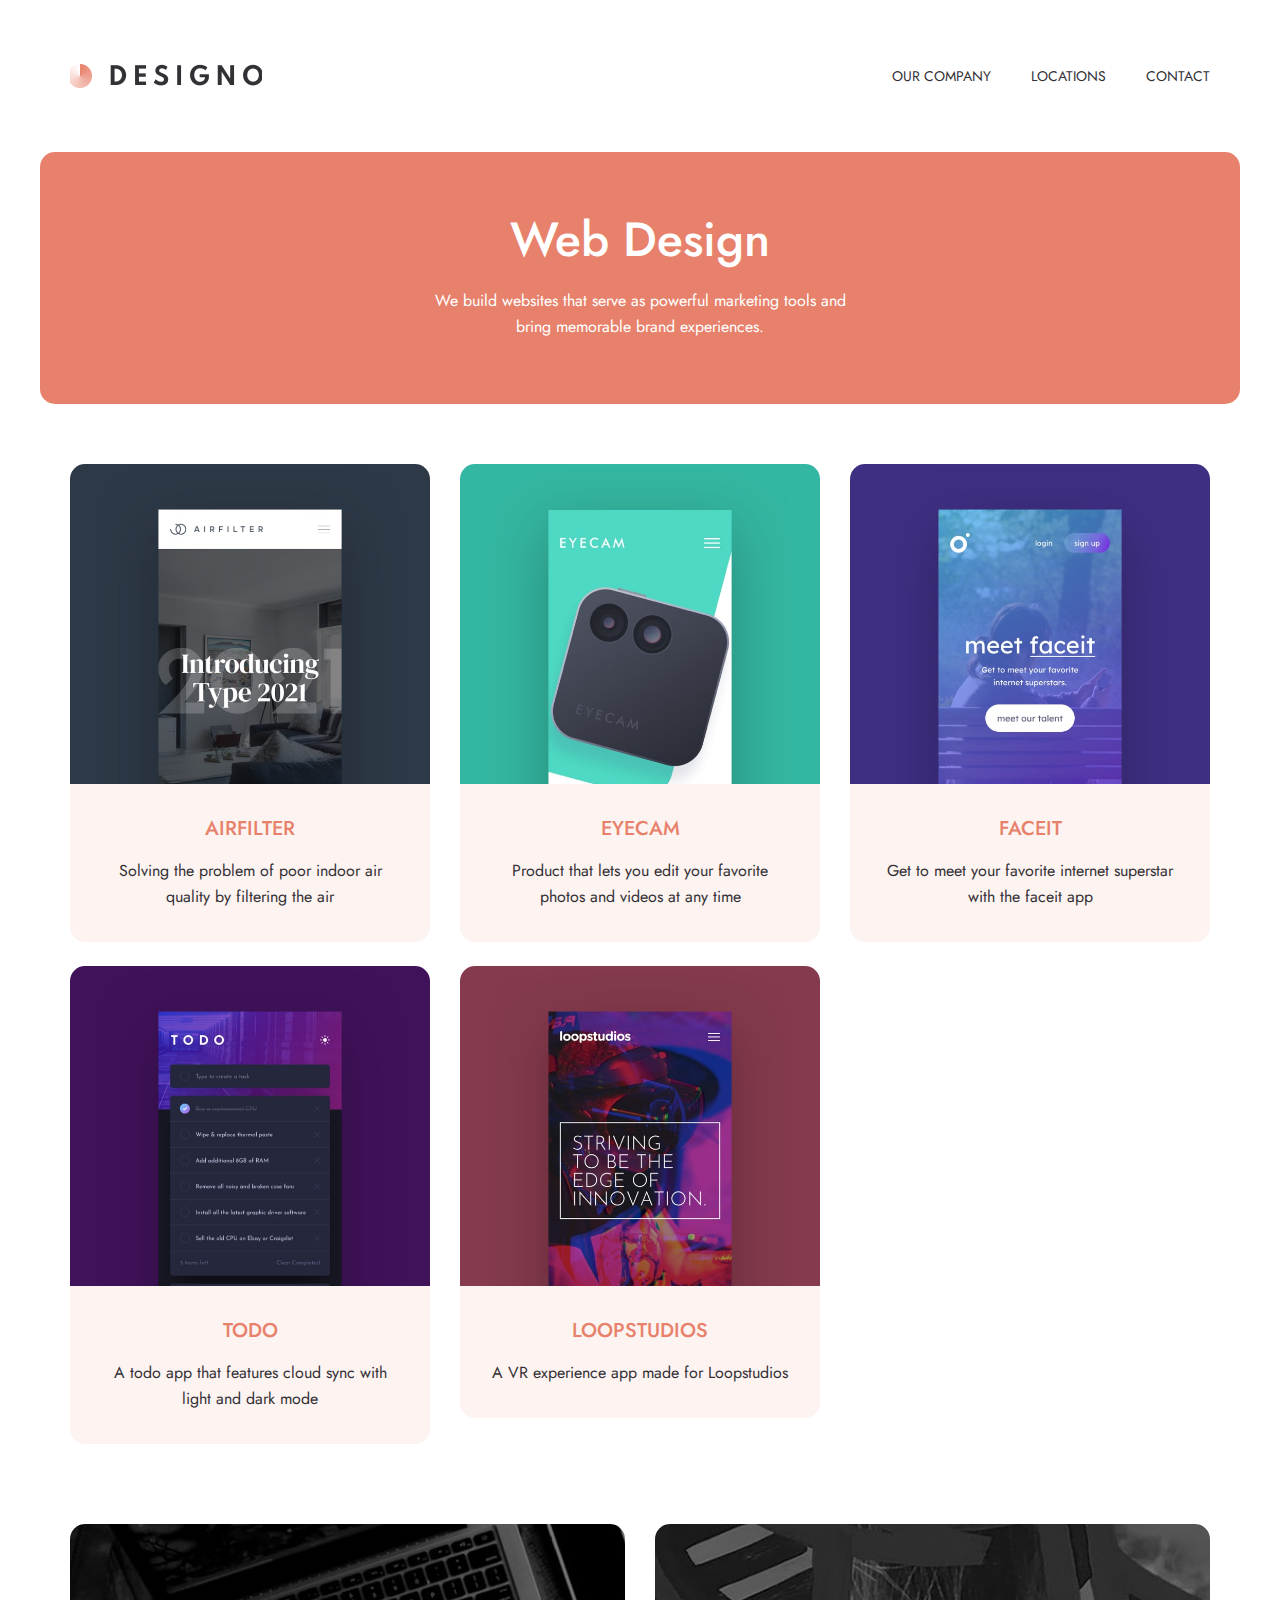
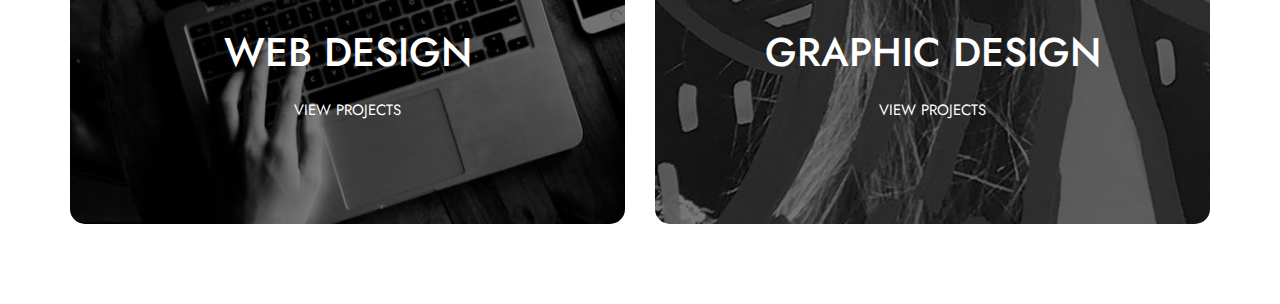
==== scss/pages/appd.html @ 966316ed "Refactor project structure: replace web design page with app design page and update links" ====
<!DOCTYPE html>
<html lang="en">
  <head>
    <meta charset="UTF-8" />
    <meta name="viewport" content="width=device-width, initial-scale=1.0" />
    <title>APP Design</title>
    <link rel="stylesheet" href="../../css/style.min.css" />
  </head>
  <body>
    <!-- Header -->
    <header class="header">
      <div class="header__container container">
        <a href="./index.html">
          <img
            class="header__img"
            src="../../images/logo.png"
            alt="image of site logo"
          />
        </a>
        <nav class="header__nav">
          <ul class="header__list">
            <li class="header__item">
              <a class="header__link" href="">OUR COMPANY</a>
            </li>
            <li class="header__item">
              <a class="header__link" href="">LOCATIONS</a>
            </li>
            <li class="header__item">
              <a class="header__link" href="">CONTACT</a>
            </li>
          </ul>
          <img
            class="header__bar__img"
            src="../../images/burger-bar.svg"
            alt="image of burger bar"
          />
        </nav>
      </div>
    </header>
    <!-- Main -->
    <main class="main">
      <!-- Design  -->
      <section class="appd__container design__container container">
        <h2 class="design__title">Web Design</h2>
        <p class="design__text">
          We build websites that serve as powerful marketing tools and bring
          memorable brand experiences.
        </p>
      </section>
      <!-- Collection -->
      <section class="appd__collection collection container">
        <!--  -->
        <a class="collection__item" href="">
          <img
            class="collection__img"
            src="../../images/app-design/desktop/image-airfilter.jpg"
            alt="image"
          />
          <div class="collection__content">
            <h4 class="collection__title">AIRFILTER</h4>
            <p class="collection__text">
              Solving the problem of poor indoor air quality by filtering the
              air
            </p>
          </div>
        </a>
        <!-- Second one -->
        <a class="collection__item" href="">
          <img
            class="collection__img"
            src="../../images/app-design/desktop/image-eyecam.jpg"
            alt="image"
          />
          <div class="collection__content">
            <h4 class="collection__title">EYECAM</h4>
            <p class="collection__text">
              Product that lets you edit your favorite photos and videos at any
              time
            </p>
          </div>
        </a>
        <!-- Third one -->
        <a class="collection__item" href="">
          <img
            class="collection__img"
            src="../../images/app-design/desktop/image-faceit.jpg"
            alt="image"
          />
          <div class="collection__content">
            <h4 class="collection__title">FACEIT</h4>
            <p class="collection__text">
              Get to meet your favorite internet superstar with the faceit app
            </p>
          </div>
        </a>
        <!-- Fourth -->
        <a class="collection__item" href="">
          <img
            class="collection__img"
            src="../../images/app-design/desktop/image-todo.jpg"
            alt="image"
          />
          <div class="collection__content">
            <h4 class="collection__title">TODO</h4>
            <p class="collection__text">
              A todo app that features cloud sync with light and dark mode
            </p>
          </div>
        </a>
        <!-- Fiveth -->
        <a class="collection__item" href="">
          <img
            class="collection__img"
            src="../../images/app-design/desktop/image-loopstudios.jpg"
            alt="image"
          />
          <div class="collection__content">
            <h4 class="collection__title">LOOPSTUDIOS</h4>
            <p class="collection__text">
              A VR experience app made for Loopstudios
            </p>
          </div>
        </a>
      </section>
      <!-- Grid design -->
      <section class="project__view container">
        <a href="./webd.html" class="project__view__item web__design__item">
          <h2 class="project__view__title">WEB DESIGN</h2>
          <p class="project__view__text">VIEW PROJECTS</p>
        </a>
        <a href="" class="project__view__item">
          <h2 class="project__view__title">GRAPHIC DESIGN</h2>
          <p class="project__view__text">VIEW PROJECTS</p>
        </a>
      </section>
    </main>
  </body>
</html>
---- css/style.min.css ----
html{line-height:1.15;-webkit-text-size-adjust:100%}body{margin:0}main{display:block}h1{font-size:2em;margin:.67em 0}hr{-webkit-box-sizing:content-box;box-sizing:content-box;height:0;overflow:visible}pre{font-family:monospace,monospace;font-size:1em}a{background-color:rgba(0,0,0,0)}abbr[title]{border-bottom:none;text-decoration:underline;-webkit-text-decoration:underline dotted;text-decoration:underline dotted}b,strong{font-weight:bolder}code,kbd,samp{font-family:monospace,monospace;font-size:1em}small{font-size:80%}sub,sup{font-size:75%;line-height:0;position:relative;vertical-align:baseline}sub{bottom:-0.25em}sup{top:-0.5em}img{border-style:none}button,input,optgroup,select,textarea{font-family:inherit;font-size:100%;line-height:1.15;margin:0}button,input{overflow:visible}button,select{text-transform:none}button,[type=button],[type=reset],[type=submit]{-webkit-appearance:button}button::-moz-focus-inner,[type=button]::-moz-focus-inner,[type=reset]::-moz-focus-inner,[type=submit]::-moz-focus-inner{border-style:none;padding:0}button:-moz-focusring,[type=button]:-moz-focusring,[type=reset]:-moz-focusring,[type=submit]:-moz-focusring{outline:1px dotted ButtonText}fieldset{padding:.35em .75em .625em}legend{-webkit-box-sizing:border-box;box-sizing:border-box;color:inherit;display:table;max-width:100%;padding:0;white-space:normal}progress{vertical-align:baseline}textarea{overflow:auto}[type=checkbox],[type=radio]{-webkit-box-sizing:border-box;box-sizing:border-box;padding:0}[type=number]::-webkit-inner-spin-button,[type=number]::-webkit-outer-spin-button{height:auto}[type=search]{-webkit-appearance:textfield;outline-offset:-2px}[type=search]::-webkit-search-decoration{-webkit-appearance:none}::-webkit-file-upload-button{-webkit-appearance:button;font:inherit}details{display:block}summary{display:list-item}template{display:none}[hidden]{display:none}*{margin:0;padding:0;-webkit-box-sizing:border-box;box-sizing:border-box}*::after,*::before{margin:0;padding:0;-webkit-box-sizing:border-box;box-sizing:border-box}*:focus{outline:2px dotted red;outline-offset:4px}html{height:100%;font-size:62.5%;scroll-behavior:smooth}ul,ol{list-style:none}a{display:inline-block;text-decoration:none}img{-o-object-fit:cover;object-fit:cover;display:-webkit-box;display:-ms-flexbox;display:flex}body{display:-webkit-box;display:-ms-flexbox;display:flex;-webkit-box-orient:vertical;-webkit-box-direction:normal;-ms-flex-direction:column;flex-direction:column;height:100%;font-family:"Jost";font-weight:400;font-size:1.6rem;line-height:1.625}main{-webkit-box-flex:1;-ms-flex-positive:1;flex-grow:1}.container{width:100%;max-width:1200px;margin-left:auto;margin-right:auto;padding-left:30px;padding-right:30px}.dark-btn{display:inline-block;padding:1.8rem 2.5rem 1.6rem 2.4rem;background-color:#e7816b;color:#fff;text-transform:uppercase;border-radius:.8rem;font-weight:500;font-size:1.5rem;line-height:1.4;letter-spacing:1px}.dark-btn:hover{background:#ffad9b}.light-btn{display:inline-block;padding:1.8rem 2.5rem 1.6rem 2.4rem;background-color:#fff;color:#333136;text-transform:uppercase;border-radius:.8rem}.light-btn:hover{background:#ffad9b;color:#fff}@font-face{font-display:swap;font-family:"Jost";font-style:normal;font-weight:400;src:url("../fonts/jost-v18-latin-regular.woff2") format("woff2")}@font-face{font-display:swap;font-family:"Jost";font-style:italic;font-weight:400;src:url("../fonts/jost-v18-latin-italic.woff2") format("woff2")}@font-face{font-display:swap;font-family:"Jost";font-style:normal;font-weight:500;src:url("../fonts/jost-v18-latin-500.woff2") format("woff2")}@font-face{font-display:swap;font-family:"Jost";font-style:normal;font-weight:700;src:url("../fonts/jost-v18-latin-700.woff2") format("woff2")}@font-face{font-display:swap;font-family:"League Spartan";font-style:normal;font-weight:700;src:url("../fonts/league-spartan-v11-latin-700.woff2") format("woff2")}@font-face{font-display:swap;font-family:"Manrope";font-style:normal;font-weight:400;src:url("../fonts/manrope-v15-latin-regular.woff2") format("woff2")}@font-face{font-display:swap;font-family:"Manrope";font-style:normal;font-weight:600;src:url("../fonts/manrope-v15-latin-600.woff2") format("woff2")}.header{padding-top:6.4rem;padding-bottom:6.4rem}.header__container{display:-webkit-box;display:-ms-flexbox;display:flex;-webkit-box-align:center;-ms-flex-align:center;align-items:center;-webkit-box-pack:justify;-ms-flex-pack:justify;justify-content:space-between}.header__img{width:19.2rem;height:2.4rem}.header__nav{display:-webkit-box;display:-ms-flexbox;display:flex}.header__list{display:-webkit-box;display:-ms-flexbox;display:flex;-webkit-box-align:center;-ms-flex-align:center;align-items:center;gap:4rem}.header__item{font-weight:400;font-size:1.4rem;line-height:1}.header__link{color:#333136;text-transform:uppercase}.header__link:hover{color:#e7816b}.header__link:active{text-decoration:underline}.header__bar__img{display:none}@media screen and (max-width: 585px){.header__list{gap:1.5rem}}@media screen and (max-width: 530px){.header__bar__img{display:-webkit-box;display:-ms-flexbox;display:flex}.header__list{display:none}}.footer__about__container{display:-webkit-box;display:-ms-flexbox;display:flex;-webkit-box-align:center;-ms-flex-align:center;align-items:center;-ms-flex-pack:distribute;justify-content:space-around;padding-top:7rem;padding-bottom:7rem;background-image:url(../../images/home/desktop/footer-about-bg.png);background-color:#e7816b;background-repeat:no-repeat;background-position:right;margin-bottom:-7rem;position:relative;border-radius:1.5rem}.footer__about__content{display:-webkit-box;display:-ms-flexbox;display:flex;-webkit-box-orient:vertical;-webkit-box-direction:normal;-ms-flex-direction:column;flex-direction:column;color:#fff}.footer__about__title{max-width:26.8rem;width:100%;font-weight:500;font-size:4rem;line-height:1.2;margin-bottom:1rem}.footer__about__text{max-width:45rem;width:100%;font-weight:400;font-size:1.6rem;line-height:1.625}@media screen and (max-width: 750px){.footer__about__container{display:-webkit-box;display:-ms-flexbox;display:flex;-ms-flex-wrap:wrap;flex-wrap:wrap;gap:3rem;padding-top:5.2rem;padding-bottom:5.2rem;background-size:cover}.footer__about__content{-webkit-box-align:center;-ms-flex-align:center;align-items:center;-webkit-box-pack:center;-ms-flex-pack:center;justify-content:center;text-align:center}}@media screen and (max-width: 400px){.footer__about__title{font-size:3.2rem;line-height:1.125}.footer__about__text{font-size:1.5rem;line-height:1.4}}.footer{background-color:#1d1c1e;color:#333136}.footer__container{padding-top:14.4rem;padding-bottom:7rem;display:-webkit-box;display:-ms-flexbox;display:flex;-webkit-box-orient:vertical;-webkit-box-direction:normal;-ms-flex-direction:column;flex-direction:column}.footer__logo__container{display:-webkit-box;display:-ms-flexbox;display:flex;-webkit-box-align:center;-ms-flex-align:center;align-items:center;-webkit-box-pack:justify;-ms-flex-pack:justify;justify-content:space-between;margin-bottom:4rem}.footer__list{display:-webkit-box;display:-ms-flexbox;display:flex;-webkit-box-align:center;-ms-flex-align:center;align-items:center;gap:4rem}.footer__link{color:#fff}.footer__link:hover{text-transform:uppercase;color:#e7816b}.footer__link:active{text-decoration:underline}.footer__hr{max-width:1111px;width:100%;height:1px;background-color:#fff;margin-bottom:3rem}.hidden__hr{display:none}.footer__social__info{display:-webkit-box;display:-ms-flexbox;display:flex;-webkit-box-align:center;-ms-flex-align:center;align-items:center;-webkit-box-pack:justify;-ms-flex-pack:justify;justify-content:space-between}.footer__social__link{font-weight:400;font-size:1.6rem;line-height:1.625;color:#fff;opacity:50%}.bold__link{font-weight:700}.footer__social__icon__list{display:-webkit-box;display:-ms-flexbox;display:flex;gap:1.6rem}.footer__social__icon__link:hover svg path{fill:#ffad9b}@media screen and (max-width: 750px){.footer__list{-ms-flex-wrap:wrap;flex-wrap:wrap;-webkit-box-align:center;-ms-flex-align:center;align-items:center;gap:4rem}.footer__social__info{display:-webkit-box;display:-ms-flexbox;display:flex;-webkit-box-pack:center;-ms-flex-pack:center;justify-content:center;-ms-flex-wrap:wrap;flex-wrap:wrap;gap:4rem}}@media screen and (max-width: 650px){.footer__logo__container{display:-webkit-box;display:-ms-flexbox;display:flex;-webkit-box-orient:vertical;-webkit-box-direction:normal;-ms-flex-direction:column;flex-direction:column;-webkit-box-align:center;-ms-flex-align:center;align-items:center;-webkit-box-pack:center;-ms-flex-pack:center;justify-content:center;margin-bottom:4rem}.footer__logo__img{margin-bottom:3.2rem}.footer__list{display:-webkit-box;display:-ms-flexbox;display:flex;-webkit-box-orient:vertical;-webkit-box-direction:normal;-ms-flex-direction:column;flex-direction:column;-webkit-box-align:center;-ms-flex-align:center;align-items:center;gap:3.2rem}.footer__social__list{text-align:center}.footer__hr{display:none}.hidden__hr{display:-webkit-box;display:-ms-flexbox;display:flex;max-width:700;width:100%;height:1px;background-color:#fff}}.webd__container{background-image:url(../../images/web-design/desktop/bg-pattern-intro-web.svg);background-repeat:no-repeat;background-position:center right}.design__container{display:-webkit-box;display:-ms-flexbox;display:flex;-webkit-box-orient:vertical;-webkit-box-direction:normal;-ms-flex-direction:column;flex-direction:column;-webkit-box-align:center;-ms-flex-align:center;align-items:center;-webkit-box-pack:center;-ms-flex-pack:center;justify-content:center;padding-top:6.4rem;padding-bottom:6.4rem;background-color:#e7816b;color:#fff;border-radius:1.5rem}.design__title{font-weight:500;font-size:4.8rem;line-height:1;text-align:center;margin-bottom:2.4rem}.design__text{width:45rem;text-align:center;font-weight:400;font-size:1.6rem;line-height:1.625}@media screen and (max-width: 475px){.webd__container{background-image:url(../../images/oval.png);background-repeat:no-repeat;background-position:center right;-o-object-fit:cover;object-fit:cover}.design__container{padding-top:10.5rem;padding-bottom:10.5rem}.design__title{font-size:3.2rem;line-height:1.125;margin-bottom:2rem}.design__text{width:33rem;font-size:1.5rem;line-height:1.4;text-align:center}}.project__view{display:grid;grid-template-columns:repeat(auto-fit, minmax(54rem, 1fr));gap:3rem;margin-bottom:8rem}.project__view__item{height:30rem;display:-webkit-box;display:-ms-flexbox;display:flex;-webkit-box-orient:vertical;-webkit-box-direction:normal;-ms-flex-direction:column;flex-direction:column;-webkit-box-align:center;-ms-flex-align:center;align-items:center;-webkit-box-pack:center;-ms-flex-pack:center;justify-content:center;border-radius:1.5rem}.project__view__item:nth-child(1){background-image:-webkit-gradient(linear, left top, left bottom, from(rgba(0, 0, 0, 0.5)), to(rgba(0, 0, 0, 0.5))),url(../../images/home/desktop/image-app-design.jpg);background-image:linear-gradient(rgba(0, 0, 0, 0.5), rgba(0, 0, 0, 0.5)),url(../../images/home/desktop/image-app-design.jpg);background-repeat:no-repeat;background-size:cover;background-position:center}.project__view__item:nth-child(1):hover{background-image:-webkit-gradient(linear, left top, left bottom, from(rgba(0, 0, 0, 0.4)), to(rgba(0, 0, 0, 0.4))),url(../../images/home/desktop/image-app-design.jpg);background-image:linear-gradient(rgba(0, 0, 0, 0.4), rgba(0, 0, 0, 0.4)),url(../../images/home/desktop/image-app-design.jpg)}.project__view__item:nth-child(1):active{background-image:-webkit-gradient(linear, left top, left bottom, from(rgba(231, 129, 107, 0.5)), to(rgba(231, 129, 107, 0.5))),url(../../images/home/desktop/image-app-design.jpg);background-image:linear-gradient(rgba(231, 129, 107, 0.5), rgba(231, 129, 107, 0.5)),url(../../images/home/desktop/image-app-design.jpg)}.project__view__item:nth-child(2){background-image:-webkit-gradient(linear, left top, left bottom, from(rgba(0, 0, 0, 0.5)), to(rgba(0, 0, 0, 0.5))),url(../../images/home/desktop/image-graphic-design.jpg);background-image:linear-gradient(rgba(0, 0, 0, 0.5), rgba(0, 0, 0, 0.5)),url(../../images/home/desktop/image-graphic-design.jpg);background-repeat:no-repeat;background-size:cover;background-position:center}.project__view__item:nth-child(2):hover{background-image:-webkit-gradient(linear, left top, left bottom, from(rgba(0, 0, 0, 0.4)), to(rgba(0, 0, 0, 0.4))),url(../../images/home/desktop/image-graphic-design.jpg);background-image:linear-gradient(rgba(0, 0, 0, 0.4), rgba(0, 0, 0, 0.4)),url(../../images/home/desktop/image-graphic-design.jpg)}.project__view__item:nth-child(2):active{background-image:-webkit-gradient(linear, left top, left bottom, from(rgba(231, 129, 107, 0.5)), to(rgba(231, 129, 107, 0.5))),url(../../images/home/desktop/image-graphic-design.jpg);background-image:linear-gradient(rgba(231, 129, 107, 0.5), rgba(231, 129, 107, 0.5)),url(../../images/home/desktop/image-graphic-design.jpg)}.project__view__title{font-weight:500;font-size:4rem;line-height:1.2;margin-bottom:2.4rem;color:#fff;text-transform:uppercase}.project__view__text{font-weight:400;font-size:1.5rem;line-height:1.4;color:#fff;text-transform:uppercase}@media screen and (max-width: 590px){.project__view{display:grid;grid-template-columns:1fr;gap:3rem;margin-bottom:8rem}}@media screen and (max-width: 420px){.project__view__title{font-size:2.8rem;line-height:1.2;margin-bottom:2.4rem}.project__view__text{font-size:1.5rem;line-height:1.4}}.collection{display:grid;grid-template-columns:repeat(auto-fit, minmax(350px, 1fr));-webkit-column-gap:3rem;-moz-column-gap:3rem;column-gap:3rem;row-gap:2.4rem;padding-top:6rem;padding-bottom:8rem}.collection__img{width:100%;height:32rem;border-radius:1.5rem 1.5rem 0 0}.collection__content{padding:3.2rem;display:-webkit-box;display:-ms-flexbox;display:flex;-webkit-box-orient:vertical;-webkit-box-direction:normal;-ms-flex-direction:column;flex-direction:column;-webkit-box-align:center;-ms-flex-align:center;align-items:center;-webkit-box-pack:center;-ms-flex-pack:center;justify-content:center;text-align:center;border-radius:0 0 1.5rem 1.5rem;background-color:#fdf3f0;color:#333136}.collection__content:hover{background-color:#e7816b}.collection__content:hover .collection__title{color:#fff}.collection__content:hover .collection__text{color:#fff}.collection__title{font-weight:500;font-size:2rem;line-height:1.3;margin-bottom:1.6rem;color:#e7816b}.collection__text{font-weight:400;font-size:1.6rem;line-height:1.625;color:#333136}@media screen and (max-width: 800px){.collection__item{display:-webkit-box;display:-ms-flexbox;display:flex}.collection__item .collection__img{border-radius:1.5rem 0 0 1.5rem}}@media screen and (max-width: 590px){.collection__img{width:100%;max-width:calc(339px - 18%)}}@media screen and (max-width: 470px){.collection{display:-webkit-box;display:-ms-flexbox;display:flex;-webkit-box-orient:vertical;-webkit-box-direction:normal;-ms-flex-direction:column;flex-direction:column;-webkit-box-align:center;-ms-flex-align:center;align-items:center;-webkit-box-pack:center;-ms-flex-pack:center;justify-content:center}.collection__item{display:-webkit-box;display:-ms-flexbox;display:flex;-webkit-box-orient:vertical;-webkit-box-direction:normal;-ms-flex-direction:column;flex-direction:column}.collection__item .collection__img{max-width:32rem;width:100%;border-radius:1.5rem 1.5rem 0 0}.collection__item .collection__content{max-width:32rem;width:100%}}@media screen and (max-width: 390px){.collection__content{padding:2.8rem;background-color:#fdf3f0;color:#333136}}.web__design__item:nth-child(1){background-image:-webkit-gradient(linear, left top, left bottom, from(rgba(0, 0, 0, 0.5)), to(rgba(0, 0, 0, 0.5))),url(../../images/home/desktop/image-web-design-small.jpg);background-image:linear-gradient(rgba(0, 0, 0, 0.5), rgba(0, 0, 0, 0.5)),url(../../images/home/desktop/image-web-design-small.jpg);background-repeat:no-repeat;background-position:center}.web__design__item:nth-child(1):hover{background-image:-webkit-gradient(linear, left top, left bottom, from(rgba(0, 0, 0, 0.4)), to(rgba(0, 0, 0, 0.4))),url(../../images/home/desktop/image-web-design-small.jpg);background-image:linear-gradient(rgba(0, 0, 0, 0.4), rgba(0, 0, 0, 0.4)),url(../../images/home/desktop/image-web-design-small.jpg)}.web__design__item:nth-child(1):active{background-image:-webkit-gradient(linear, left top, left bottom, from(rgba(231, 129, 107, 0.5)), to(rgba(231, 129, 107, 0.5))),url(../../images/home/desktop/image-web-design-small.jpg);background-image:linear-gradient(rgba(231, 129, 107, 0.5), rgba(231, 129, 107, 0.5)),url(../../images/home/desktop/image-web-design-small.jpg)}.hero{margin-bottom:8rem}.hero__container{display:-webkit-box;display:-ms-flexbox;display:flex;-webkit-box-align:center;-ms-flex-align:center;align-items:center;-webkit-box-pack:justify;-ms-flex-pack:justify;justify-content:space-between;padding-top:8;padding-left:8rem;border-radius:1.5rem;background-image:url(../images/home/desktop/bg-pattern-hero-home.svg);background-color:#e7816b;background-repeat:no-repeat;background-position:center right;overflow:hidden}.hero__content{color:#fff}.hero__title{max-width:54rem;width:100%;font-weight:500;font-size:4.8rem;line-height:1}.hero__text{width:44.5rem;font-weight:400;font-size:1.6rem;line-height:1.625;margin-bottom:4rem}.hero__img{width:500px;-o-object-fit:cover;object-fit:cover;margin-bottom:-16rem}@media screen and (max-width: 910px){.hero__container{-webkit-box-orient:vertical;-webkit-box-direction:normal;-ms-flex-direction:column;flex-direction:column;padding-top:5rem;padding-left:5rem;padding-right:5rem;border-radius:1.5rem;background-position:center right -8rem}.hero__content{display:-webkit-box;display:-ms-flexbox;display:flex;-webkit-box-orient:vertical;-webkit-box-direction:normal;-ms-flex-direction:column;flex-direction:column;-webkit-box-align:center;-ms-flex-align:center;align-items:center;margin-bottom:-6rem}.hero__title{text-align:center}.hero__text{text-align:center;margin-bottom:2rem}.hero__img{margin-bottom:-30rem}}@media screen and (max-width: 490px){.hero__container{-webkit-box-orient:vertical;-webkit-box-direction:normal;-ms-flex-direction:column;flex-direction:column;padding-left:5rem;padding-right:5rem;border-radius:1.5rem;background-position:left center}.hero__title{width:32.7rem;font-size:3.2rem;line-height:1.125;margin-bottom:1.4rem}.hero__text{max-width:32.7rem;width:100%;font-size:1.5rem;line-height:1.4;margin-bottom:2.4rem}}.projects{padding-top:8rem}.projects__container{height:64rem;display:grid;grid-template-columns:repeat(2, 1fr);grid-template-rows:repeat(2, 1fr);grid-template-areas:"webd appd" "webd graphicd";-webkit-column-gap:3rem;-moz-column-gap:3rem;column-gap:3rem;row-gap:2.4rem;padding-bottom:8rem}.projects__item{display:-webkit-box;display:-ms-flexbox;display:flex;-webkit-box-orient:vertical;-webkit-box-direction:normal;-ms-flex-direction:column;flex-direction:column;-webkit-box-align:center;-ms-flex-align:center;align-items:center;-webkit-box-pack:center;-ms-flex-pack:center;justify-content:center;border-radius:1.5rem}.projects__item:nth-child(1){grid-area:webd;background-image:-webkit-gradient(linear, left top, left bottom, from(rgba(0, 0, 0, 0.5)), to(rgba(0, 0, 0, 0.5))),url(../images/home/desktop/image-web-design-large.jpg);background-image:linear-gradient(rgba(0, 0, 0, 0.5), rgba(0, 0, 0, 0.5)),url(../images/home/desktop/image-web-design-large.jpg);background-repeat:no-repeat;background-size:cover}.projects__item:nth-child(1):hover{background-image:-webkit-gradient(linear, left top, left bottom, from(rgba(0, 0, 0, 0.4)), to(rgba(0, 0, 0, 0.4))),url(../images/home/desktop/image-web-design-large.jpg);background-image:linear-gradient(rgba(0, 0, 0, 0.4), rgba(0, 0, 0, 0.4)),url(../images/home/desktop/image-web-design-large.jpg)}.projects__item:nth-child(1):active{background-image:-webkit-gradient(linear, left top, left bottom, from(rgba(231, 129, 107, 0.5)), to(rgba(231, 129, 107, 0.5))),url(../images/home/desktop/image-web-design-large.jpg);background-image:linear-gradient(rgba(231, 129, 107, 0.5), rgba(231, 129, 107, 0.5)),url(../images/home/desktop/image-web-design-large.jpg)}.projects__item:nth-child(2){grid-area:appd;background-image:-webkit-gradient(linear, left top, left bottom, from(rgba(0, 0, 0, 0.5)), to(rgba(0, 0, 0, 0.5))),url(../images/home/desktop/image-app-design.jpg);background-image:linear-gradient(rgba(0, 0, 0, 0.5), rgba(0, 0, 0, 0.5)),url(../images/home/desktop/image-app-design.jpg);background-repeat:no-repeat;background-size:cover}.projects__item:nth-child(2):hover{background-image:-webkit-gradient(linear, left top, left bottom, from(rgba(0, 0, 0, 0.4)), to(rgba(0, 0, 0, 0.4))),url(../images/home/desktop/image-app-design.jpg);background-image:linear-gradient(rgba(0, 0, 0, 0.4), rgba(0, 0, 0, 0.4)),url(../images/home/desktop/image-app-design.jpg)}.projects__item:nth-child(2):active{background-image:-webkit-gradient(linear, left top, left bottom, from(rgba(231, 129, 107, 0.5)), to(rgba(231, 129, 107, 0.5))),url(../images/home/desktop/image-app-design.jpg);background-image:linear-gradient(rgba(231, 129, 107, 0.5), rgba(231, 129, 107, 0.5)),url(../images/home/desktop/image-app-design.jpg)}.projects__item:nth-child(3){grid-area:graphicd;background-image:-webkit-gradient(linear, left top, left bottom, from(rgba(0, 0, 0, 0.5)), to(rgba(0, 0, 0, 0.5))),url(../images/home/desktop/image-graphic-design.jpg);background-image:linear-gradient(rgba(0, 0, 0, 0.5), rgba(0, 0, 0, 0.5)),url(../images/home/desktop/image-graphic-design.jpg);background-repeat:no-repeat;background-size:cover}.projects__item:nth-child(3):hover{background-image:-webkit-gradient(linear, left top, left bottom, from(rgba(0, 0, 0, 0.4)), to(rgba(0, 0, 0, 0.4))),url(../images/home/desktop/image-graphic-design.jpg);background-image:linear-gradient(rgba(0, 0, 0, 0.4), rgba(0, 0, 0, 0.4)),url(../images/home/desktop/image-graphic-design.jpg)}.projects__item:nth-child(3):active{background-image:-webkit-gradient(linear, left top, left bottom, from(rgba(231, 129, 107, 0.5)), to(rgba(231, 129, 107, 0.5))),url(../images/home/desktop/image-graphic-design.jpg);background-image:linear-gradient(rgba(231, 129, 107, 0.5), rgba(231, 129, 107, 0.5)),url(../images/home/desktop/image-graphic-design.jpg)}.projects__title{font-weight:500;font-size:4rem;line-height:1.2;letter-spacing:2px;margin-bottom:2.4rem;color:#fff}.projects__text{font-weight:500;font-size:1.5rem;line-height:1.4;letter-spacing:5px;color:#fff}@media screen and (max-width: 850px){.projects__container{display:grid;grid-template-columns:1fr;grid-template-areas:"webd" "appd" "graphicd";-webkit-column-gap:3rem;-moz-column-gap:3rem;column-gap:3rem;row-gap:2.4rem;margin-bottom:6rem}.projects__item{padding:5.3rem 0}}@media screen and (max-width: 440px){.projects__title{font-size:2.8rem;line-height:1.2;letter-spacing:1.4px;margin-bottom:1.1rem}}.work__info{padding-top:8rem;padding-bottom:8rem}.work__info__container{display:-webkit-box;display:-ms-flexbox;display:flex;-webkit-box-align:center;-ms-flex-align:center;align-items:center;-webkit-box-pack:center;-ms-flex-pack:center;justify-content:center;-ms-flex-wrap:wrap;flex-wrap:wrap;gap:3rem}.work__info__box{width:350px;display:-webkit-box;display:-ms-flexbox;display:flex;-webkit-box-orient:vertical;-webkit-box-direction:normal;-ms-flex-direction:column;flex-direction:column;-webkit-box-align:center;-ms-flex-align:center;align-items:center;-webkit-box-pack:center;-ms-flex-pack:center;justify-content:center}.work__info__img{width:20.2rem;height:20.2rem;border-radius:50%;margin-bottom:4.8rem}.work__info__title{font-weight:500;font-size:2rem;line-height:1.3;margin-bottom:3rem}.work__info__text{font-weight:400;font-size:1.6rem;line-height:1.625;text-align:center}/*# sourceMappingURL=style.min.css.map */
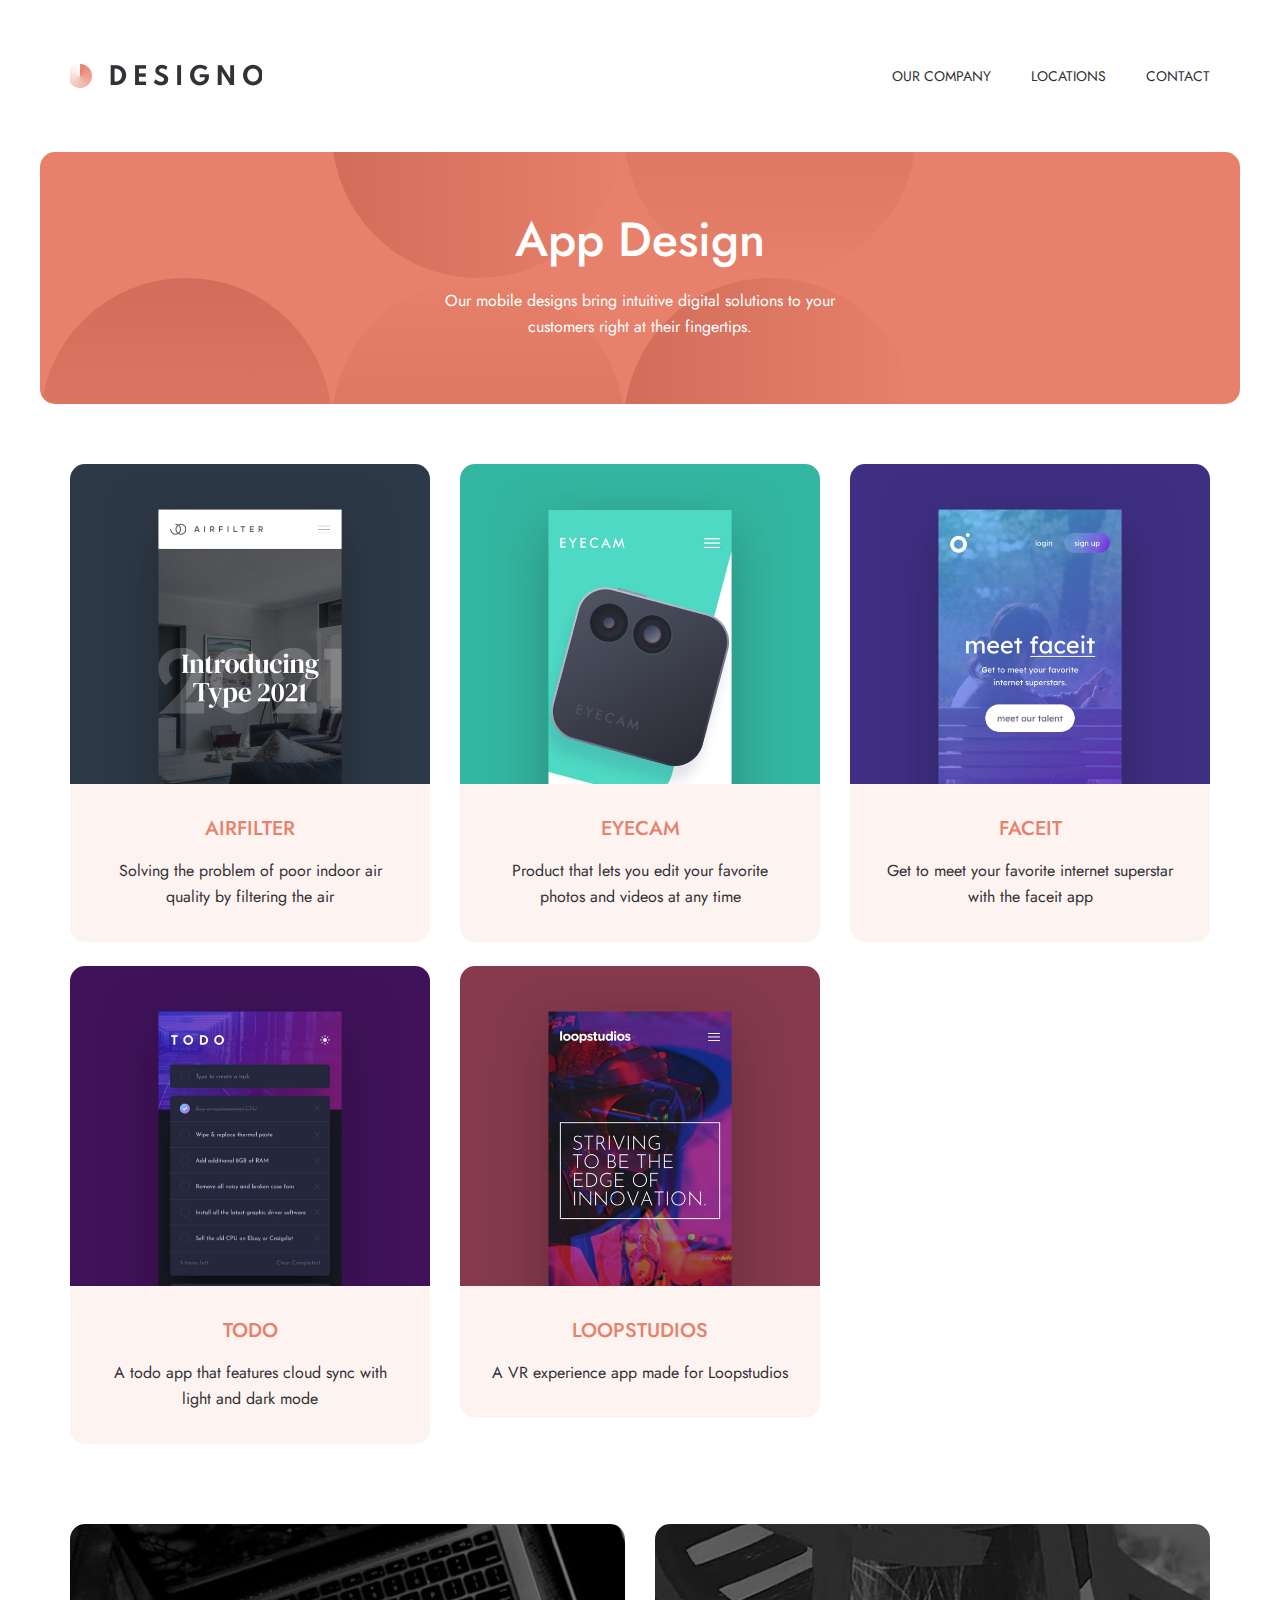
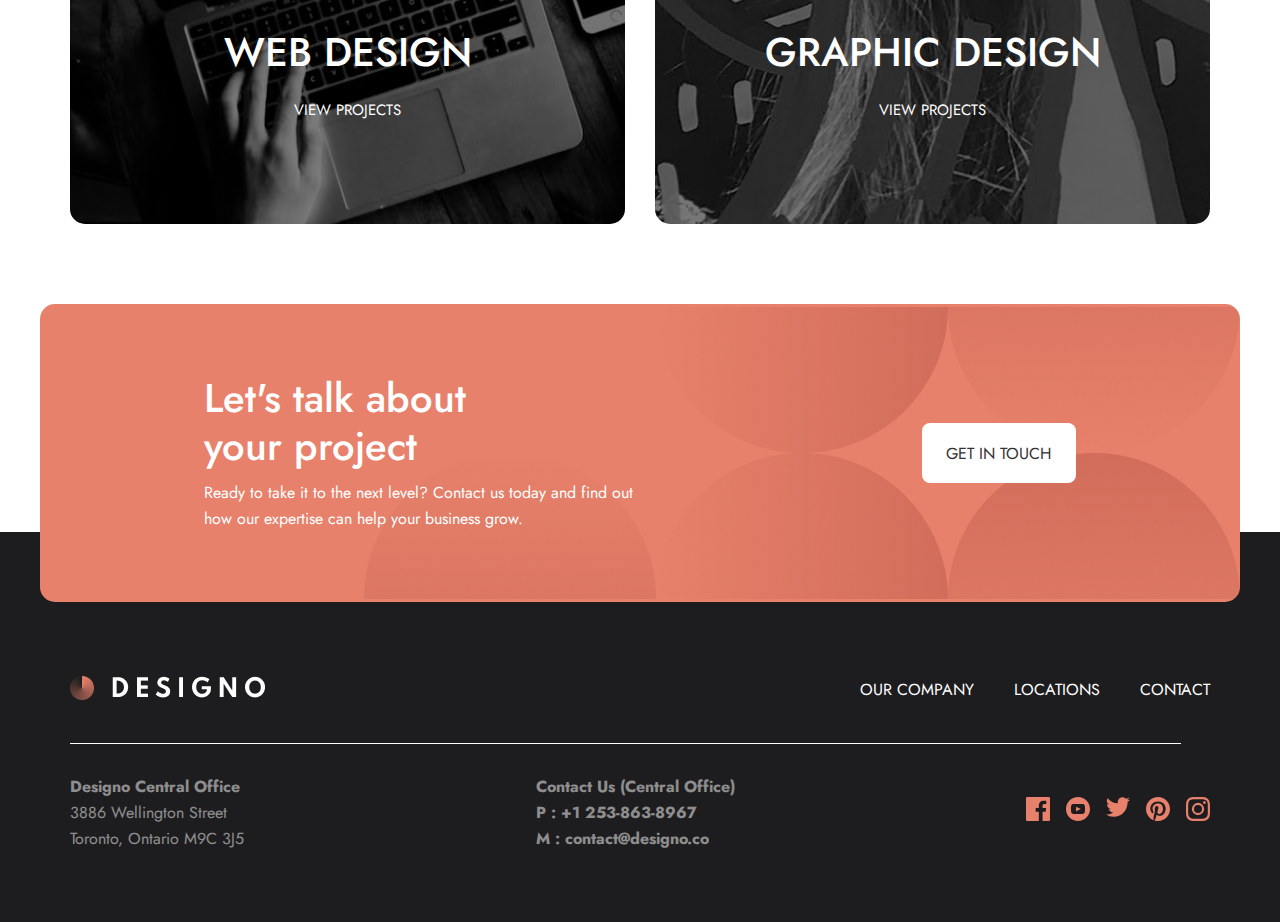
==== commit af35ad2f: "Add new pages for about, location, and contact; update navigation links and styles" ====
--- a/scss/pages/appd.html
+++ b/scss/pages/appd.html
@@ -10,7 +10,7 @@
     <!-- Header -->
     <header class="header">
       <div class="header__container container">
-        <a href="./index.html">
+        <a href="../../index.html">
           <img
             class="header__img"
             src="../../images/logo.png"
@@ -20,10 +20,10 @@
         <nav class="header__nav">
           <ul class="header__list">
             <li class="header__item">
-              <a class="header__link" href="">OUR COMPANY</a>
+              <a class="header__link" href="./about.html">OUR COMPANY</a>
             </li>
             <li class="header__item">
-              <a class="header__link" href="">LOCATIONS</a>
+              <a class="header__link" href="./location.html">LOCATIONS</a>
             </li>
             <li class="header__item">
               <a class="header__link" href="">CONTACT</a>
@@ -41,10 +41,10 @@
     <main class="main">
       <!-- Design  -->
       <section class="appd__container design__container container">
-        <h2 class="design__title">Web Design</h2>
+        <h2 class="design__title">App Design</h2>
         <p class="design__text">
-          We build websites that serve as powerful marketing tools and bring
-          memorable brand experiences.
+          Our mobile designs bring intuitive digital solutions to your customers
+          right at their fingertips.
         </p>
       </section>
       <!-- Collection -->
@@ -128,11 +128,168 @@
           <h2 class="project__view__title">WEB DESIGN</h2>
           <p class="project__view__text">VIEW PROJECTS</p>
         </a>
-        <a href="" class="project__view__item">
+        <a href="./graphic.html" class="project__view__item">
           <h2 class="project__view__title">GRAPHIC DESIGN</h2>
           <p class="project__view__text">VIEW PROJECTS</p>
         </a>
       </section>
+      <!-- Footer about -->
+      <section class="footer__about">
+        <div class="footer__about__container container">
+          <div class="footer__about__content">
+            <h2 class="footer__about__title">Let's talk about your project</h2>
+            <p class="footer__about__text">
+              Ready to take it to the next level? Contact us today and find out
+              how our expertise can help your business grow.
+            </p>
+          </div>
+          <a class="footer__about__btn light-btn" href="">Get in touch</a>
+        </div>
+      </section>
     </main>
+    <!-- Footer -->
+    <footer class="footer">
+      <div class="footer__container container">
+        <div class="footer__logo__container">
+          <a href="./index.html">
+            <img
+              class="footer__logo__img"
+              src="../../images/footer__logo.png"
+              alt="image of site logo"
+          /></a>
+          <div class="footer__hr hidden__hr"></div>
+          <ul class="footer__list">
+            <li class="footer__item">
+              <a class="footer__link" href="">OUR COMPANY</a>
+            </li>
+            <li class="footer__item">
+              <a class="footer__link" href="">LOCATIONS</a>
+            </li>
+            <li class="footer__item">
+              <a class="footer__link" href="">CONTACT</a>
+            </li>
+          </ul>
+        </div>
+        <div class="footer__hr"></div>
+        <!-- Footer__social info -->
+        <div class="footer__social__info">
+          <ul class="footer__social__list">
+            <li class="fooer__social__item">
+              <a class="footer__social__link bold__link" href=""
+                >Designo Central Office</a
+              >
+            </li>
+            <li class="fooer__social__item">
+              <a class="footer__social__link" href="">3886 Wellington Street</a>
+            </li>
+            <li class="fooer__social__item">
+              <a class="footer__social__link" href=""
+                >Toronto, Ontario M9C 3J5</a
+              >
+            </li>
+          </ul>
+          <!-- second one -->
+          <ul class="footer__social__list">
+            <li class="fooer__social__item">
+              <a class="footer__social__link bold__link" href=""
+                >Contact Us (Central Office)</a
+              >
+            </li>
+            <li class="fooer__social__item">
+              <a class="footer__social__link bold__link" href="tel"
+                >P : +1 253-863-8967</a
+              >
+            </li>
+            <li class="fooer__social__item">
+              <a class="footer__social__link bold__link" href=""
+                >M : contact@designo.co</a
+              >
+            </li>
+          </ul>
+          <!-- Third one -->
+          <ul class="footer__social__icon__list">
+            <li class="footer__social__icon__item">
+              <a href="" class="footer__social__icon__link">
+                <svg
+                  xmlns="http://www.w3.org/2000/svg"
+                  width="24"
+                  height="24"
+                  fill="none"
+                >
+                  <path
+                    fill="#E7816B"
+                    d="M22.675 0H1.325C.593 0 0 .593 0 1.325v21.351C0 23.407.593 24 1.325 24H12.82v-9.294H9.692v-3.622h3.128V8.413c0-3.1 1.893-4.788 4.659-4.788 1.325 0 2.463.099 2.795.143v3.24l-1.918.001c-1.504 0-1.795.715-1.795 1.763v2.313h3.587l-.467 3.622h-3.12V24h6.116c.73 0 1.323-.593 1.323-1.325V1.325C24 .593 23.407 0 22.675 0Z"
+                  />
+                </svg>
+              </a>
+            </li>
+            <li class="footer__social__icon__item">
+              <a href="" class="footer__social__icon__link">
+                <svg
+                  xmlns="http://www.w3.org/2000/svg"
+                  width="24"
+                  height="24"
+                  fill="none"
+                >
+                  <path
+                    fill="#E7816B"
+                    fill-rule="evenodd"
+                    d="M12 0C5.373 0 0 5.373 0 12s5.373 12 12 12 12-5.373 12-12S18.627 0 12 0Zm4.441 16.892c-2.102.144-6.784.144-8.883 0C5.282 16.736 5.017 15.622 5 12c.017-3.629.285-4.736 2.558-4.892 2.099-.144 6.782-.144 8.883 0C18.718 7.264 18.982 8.378 19 12c-.018 3.629-.285 4.736-2.559 4.892Zm-1.524-4.896L10 9.658v4.684l4.917-2.346Z"
+                    clip-rule="evenodd"
+                  />
+                </svg>
+              </a>
+            </li>
+            <li class="footer__social__icon__item">
+              <a href="" class="footer__social__icon__link">
+                <svg
+                  xmlns="http://www.w3.org/2000/svg"
+                  width="24"
+                  height="20"
+                  fill="none"
+                >
+                  <path
+                    fill="#E7816B"
+                    d="M24 2.557a9.83 9.83 0 0 1-2.828.775A4.932 4.932 0 0 0 23.337.608a9.864 9.864 0 0 1-3.127 1.195A4.916 4.916 0 0 0 16.616.248c-3.179 0-5.515 2.966-4.797 6.045A13.978 13.978 0 0 1 1.671 1.149a4.93 4.93 0 0 0 1.523 6.574 4.903 4.903 0 0 1-2.229-.616c-.054 2.281 1.581 4.415 3.949 4.89a4.935 4.935 0 0 1-2.224.084 4.928 4.928 0 0 0 4.6 3.419A9.9 9.9 0 0 1 0 17.54a13.94 13.94 0 0 0 7.548 2.212c9.142 0 14.307-7.721 13.995-14.646A10.025 10.025 0 0 0 24 2.557Z"
+                  />
+                </svg>
+              </a>
+            </li>
+            <li class="footer__social__icon__item">
+              <a href="" class="footer__social__icon__link">
+                <svg
+                  xmlns="http://www.w3.org/2000/svg"
+                  width="24"
+                  height="24"
+                  fill="none"
+                >
+                  <path
+                    fill="#E7816B"
+                    d="M12 0C5.373 0 0 5.372 0 12c0 5.084 3.163 9.426 7.627 11.174-.105-.949-.2-2.405.042-3.441.218-.937 1.407-5.965 1.407-5.965s-.359-.719-.359-1.782c0-1.668.967-2.914 2.171-2.914 1.023 0 1.518.769 1.518 1.69 0 1.029-.655 2.568-.994 3.995-.283 1.194.599 2.169 1.777 2.169 2.133 0 3.772-2.249 3.772-5.495 0-2.873-2.064-4.882-5.012-4.882-3.414 0-5.418 2.561-5.418 5.207 0 1.031.397 2.138.893 2.738a.36.36 0 0 1 .083.345l-.333 1.36c-.053.22-.174.267-.402.161-1.499-.698-2.436-2.889-2.436-4.649 0-3.785 2.75-7.262 7.929-7.262 4.163 0 7.398 2.967 7.398 6.931 0 4.136-2.607 7.464-6.227 7.464-1.216 0-2.359-.631-2.75-1.378l-.748 2.853c-.271 1.043-1.002 2.35-1.492 3.146C9.57 23.812 10.763 24 12 24c6.627 0 12-5.373 12-12 0-6.628-5.373-12-12-12Z"
+                  />
+                </svg>
+              </a>
+            </li>
+            <li class="footer__social__icon__item">
+              <a href="" class="footer__social__icon__link">
+                <svg
+                  xmlns="http://www.w3.org/2000/svg"
+                  width="24"
+                  height="24"
+                  fill="none"
+                >
+                  <path
+                    fill="#E7816B"
+                    fill-rule="evenodd"
+                    d="M12 0C8.741 0 8.333.014 7.053.072 2.695.272.273 2.69.073 7.052.014 8.333 0 8.741 0 12c0 3.259.014 3.668.072 4.948.2 4.358 2.618 6.78 6.98 6.98C8.333 23.986 8.741 24 12 24c3.259 0 3.668-.014 4.948-.072 4.354-.2 6.782-2.618 6.979-6.98.059-1.28.073-1.689.073-4.948 0-3.259-.014-3.667-.072-4.947-.196-4.354-2.617-6.78-6.979-6.98C15.668.014 15.259 0 12 0Zm0 2.163c3.204 0 3.584.012 4.85.07 3.252.148 4.771 1.691 4.919 4.919.058 1.265.069 1.645.069 4.849 0 3.205-.012 3.584-.069 4.849-.149 3.225-1.664 4.771-4.919 4.919-1.266.058-1.644.07-4.85.07-3.204 0-3.584-.012-4.849-.07-3.26-.149-4.771-1.699-4.919-4.92-.058-1.265-.07-1.644-.07-4.849 0-3.204.013-3.583.07-4.849.149-3.227 1.664-4.771 4.919-4.919 1.266-.057 1.645-.069 4.849-.069ZM5.838 12a6.162 6.162 0 1 1 12.324 0 6.162 6.162 0 0 1-12.324 0ZM12 16a4 4 0 1 1 0-8 4 4 0 0 1 0 8Zm4.965-10.405a1.44 1.44 0 1 1 2.881.001 1.44 1.44 0 0 1-2.881-.001Z"
+                    clip-rule="evenodd"
+                  />
+                </svg>
+              </a>
+            </li>
+          </ul>
+        </div>
+      </div>
+    </footer>
   </body>
 </html>
--- a/css/style.min.css
+++ b/css/style.min.css
@@ -1 +1 @@
-html{line-height:1.15;-webkit-text-size-adjust:100%}body{margin:0}main{display:block}h1{font-size:2em;margin:.67em 0}hr{-webkit-box-sizing:content-box;box-sizing:content-box;height:0;overflow:visible}pre{font-family:monospace,monospace;font-size:1em}a{background-color:rgba(0,0,0,0)}abbr[title]{border-bottom:none;text-decoration:underline;-webkit-text-decoration:underline dotted;text-decoration:underline dotted}b,strong{font-weight:bolder}code,kbd,samp{font-family:monospace,monospace;font-size:1em}small{font-size:80%}sub,sup{font-size:75%;line-height:0;position:relative;vertical-align:baseline}sub{bottom:-0.25em}sup{top:-0.5em}img{border-style:none}button,input,optgroup,select,textarea{font-family:inherit;font-size:100%;line-height:1.15;margin:0}button,input{overflow:visible}button,select{text-transform:none}button,[type=button],[type=reset],[type=submit]{-webkit-appearance:button}button::-moz-focus-inner,[type=button]::-moz-focus-inner,[type=reset]::-moz-focus-inner,[type=submit]::-moz-focus-inner{border-style:none;padding:0}button:-moz-focusring,[type=button]:-moz-focusring,[type=reset]:-moz-focusring,[type=submit]:-moz-focusring{outline:1px dotted ButtonText}fieldset{padding:.35em .75em .625em}legend{-webkit-box-sizing:border-box;box-sizing:border-box;color:inherit;display:table;max-width:100%;padding:0;white-space:normal}progress{vertical-align:baseline}textarea{overflow:auto}[type=checkbox],[type=radio]{-webkit-box-sizing:border-box;box-sizing:border-box;padding:0}[type=number]::-webkit-inner-spin-button,[type=number]::-webkit-outer-spin-button{height:auto}[type=search]{-webkit-appearance:textfield;outline-offset:-2px}[type=search]::-webkit-search-decoration{-webkit-appearance:none}::-webkit-file-upload-button{-webkit-appearance:button;font:inherit}details{display:block}summary{display:list-item}template{display:none}[hidden]{display:none}*{margin:0;padding:0;-webkit-box-sizing:border-box;box-sizing:border-box}*::after,*::before{margin:0;padding:0;-webkit-box-sizing:border-box;box-sizing:border-box}*:focus{outline:2px dotted red;outline-offset:4px}html{height:100%;font-size:62.5%;scroll-behavior:smooth}ul,ol{list-style:none}a{display:inline-block;text-decoration:none}img{-o-object-fit:cover;object-fit:cover;display:-webkit-box;display:-ms-flexbox;display:flex}body{display:-webkit-box;display:-ms-flexbox;display:flex;-webkit-box-orient:vertical;-webkit-box-direction:normal;-ms-flex-direction:column;flex-direction:column;height:100%;font-family:"Jost";font-weight:400;font-size:1.6rem;line-height:1.625}main{-webkit-box-flex:1;-ms-flex-positive:1;flex-grow:1}.container{width:100%;max-width:1200px;margin-left:auto;margin-right:auto;padding-left:30px;padding-right:30px}.dark-btn{display:inline-block;padding:1.8rem 2.5rem 1.6rem 2.4rem;background-color:#e7816b;color:#fff;text-transform:uppercase;border-radius:.8rem;font-weight:500;font-size:1.5rem;line-height:1.4;letter-spacing:1px}.dark-btn:hover{background:#ffad9b}.light-btn{display:inline-block;padding:1.8rem 2.5rem 1.6rem 2.4rem;background-color:#fff;color:#333136;text-transform:uppercase;border-radius:.8rem}.light-btn:hover{background:#ffad9b;color:#fff}@font-face{font-display:swap;font-family:"Jost";font-style:normal;font-weight:400;src:url("../fonts/jost-v18-latin-regular.woff2") format("woff2")}@font-face{font-display:swap;font-family:"Jost";font-style:italic;font-weight:400;src:url("../fonts/jost-v18-latin-italic.woff2") format("woff2")}@font-face{font-display:swap;font-family:"Jost";font-style:normal;font-weight:500;src:url("../fonts/jost-v18-latin-500.woff2") format("woff2")}@font-face{font-display:swap;font-family:"Jost";font-style:normal;font-weight:700;src:url("../fonts/jost-v18-latin-700.woff2") format("woff2")}@font-face{font-display:swap;font-family:"League Spartan";font-style:normal;font-weight:700;src:url("../fonts/league-spartan-v11-latin-700.woff2") format("woff2")}@font-face{font-display:swap;font-family:"Manrope";font-style:normal;font-weight:400;src:url("../fonts/manrope-v15-latin-regular.woff2") format("woff2")}@font-face{font-display:swap;font-family:"Manrope";font-style:normal;font-weight:600;src:url("../fonts/manrope-v15-latin-600.woff2") format("woff2")}.header{padding-top:6.4rem;padding-bottom:6.4rem}.header__container{display:-webkit-box;display:-ms-flexbox;display:flex;-webkit-box-align:center;-ms-flex-align:center;align-items:center;-webkit-box-pack:justify;-ms-flex-pack:justify;justify-content:space-between}.header__img{width:19.2rem;height:2.4rem}.header__nav{display:-webkit-box;display:-ms-flexbox;display:flex}.header__list{display:-webkit-box;display:-ms-flexbox;display:flex;-webkit-box-align:center;-ms-flex-align:center;align-items:center;gap:4rem}.header__item{font-weight:400;font-size:1.4rem;line-height:1}.header__link{color:#333136;text-transform:uppercase}.header__link:hover{color:#e7816b}.header__link:active{text-decoration:underline}.header__bar__img{display:none}@media screen and (max-width: 585px){.header__list{gap:1.5rem}}@media screen and (max-width: 530px){.header__bar__img{display:-webkit-box;display:-ms-flexbox;display:flex}.header__list{display:none}}.footer__about__container{display:-webkit-box;display:-ms-flexbox;display:flex;-webkit-box-align:center;-ms-flex-align:center;align-items:center;-ms-flex-pack:distribute;justify-content:space-around;padding-top:7rem;padding-bottom:7rem;background-image:url(../../images/home/desktop/footer-about-bg.png);background-color:#e7816b;background-repeat:no-repeat;background-position:right;margin-bottom:-7rem;position:relative;border-radius:1.5rem}.footer__about__content{display:-webkit-box;display:-ms-flexbox;display:flex;-webkit-box-orient:vertical;-webkit-box-direction:normal;-ms-flex-direction:column;flex-direction:column;color:#fff}.footer__about__title{max-width:26.8rem;width:100%;font-weight:500;font-size:4rem;line-height:1.2;margin-bottom:1rem}.footer__about__text{max-width:45rem;width:100%;font-weight:400;font-size:1.6rem;line-height:1.625}@media screen and (max-width: 750px){.footer__about__container{display:-webkit-box;display:-ms-flexbox;display:flex;-ms-flex-wrap:wrap;flex-wrap:wrap;gap:3rem;padding-top:5.2rem;padding-bottom:5.2rem;background-size:cover}.footer__about__content{-webkit-box-align:center;-ms-flex-align:center;align-items:center;-webkit-box-pack:center;-ms-flex-pack:center;justify-content:center;text-align:center}}@media screen and (max-width: 400px){.footer__about__title{font-size:3.2rem;line-height:1.125}.footer__about__text{font-size:1.5rem;line-height:1.4}}.footer{background-color:#1d1c1e;color:#333136}.footer__container{padding-top:14.4rem;padding-bottom:7rem;display:-webkit-box;display:-ms-flexbox;display:flex;-webkit-box-orient:vertical;-webkit-box-direction:normal;-ms-flex-direction:column;flex-direction:column}.footer__logo__container{display:-webkit-box;display:-ms-flexbox;display:flex;-webkit-box-align:center;-ms-flex-align:center;align-items:center;-webkit-box-pack:justify;-ms-flex-pack:justify;justify-content:space-between;margin-bottom:4rem}.footer__list{display:-webkit-box;display:-ms-flexbox;display:flex;-webkit-box-align:center;-ms-flex-align:center;align-items:center;gap:4rem}.footer__link{color:#fff}.footer__link:hover{text-transform:uppercase;color:#e7816b}.footer__link:active{text-decoration:underline}.footer__hr{max-width:1111px;width:100%;height:1px;background-color:#fff;margin-bottom:3rem}.hidden__hr{display:none}.footer__social__info{display:-webkit-box;display:-ms-flexbox;display:flex;-webkit-box-align:center;-ms-flex-align:center;align-items:center;-webkit-box-pack:justify;-ms-flex-pack:justify;justify-content:space-between}.footer__social__link{font-weight:400;font-size:1.6rem;line-height:1.625;color:#fff;opacity:50%}.bold__link{font-weight:700}.footer__social__icon__list{display:-webkit-box;display:-ms-flexbox;display:flex;gap:1.6rem}.footer__social__icon__link:hover svg path{fill:#ffad9b}@media screen and (max-width: 750px){.footer__list{-ms-flex-wrap:wrap;flex-wrap:wrap;-webkit-box-align:center;-ms-flex-align:center;align-items:center;gap:4rem}.footer__social__info{display:-webkit-box;display:-ms-flexbox;display:flex;-webkit-box-pack:center;-ms-flex-pack:center;justify-content:center;-ms-flex-wrap:wrap;flex-wrap:wrap;gap:4rem}}@media screen and (max-width: 650px){.footer__logo__container{display:-webkit-box;display:-ms-flexbox;display:flex;-webkit-box-orient:vertical;-webkit-box-direction:normal;-ms-flex-direction:column;flex-direction:column;-webkit-box-align:center;-ms-flex-align:center;align-items:center;-webkit-box-pack:center;-ms-flex-pack:center;justify-content:center;margin-bottom:4rem}.footer__logo__img{margin-bottom:3.2rem}.footer__list{display:-webkit-box;display:-ms-flexbox;display:flex;-webkit-box-orient:vertical;-webkit-box-direction:normal;-ms-flex-direction:column;flex-direction:column;-webkit-box-align:center;-ms-flex-align:center;align-items:center;gap:3.2rem}.footer__social__list{text-align:center}.footer__hr{display:none}.hidden__hr{display:-webkit-box;display:-ms-flexbox;display:flex;max-width:700;width:100%;height:1px;background-color:#fff}}.webd__container{background-image:url(../../images/web-design/desktop/bg-pattern-intro-web.svg);background-repeat:no-repeat;background-position:center right}.design__container{display:-webkit-box;display:-ms-flexbox;display:flex;-webkit-box-orient:vertical;-webkit-box-direction:normal;-ms-flex-direction:column;flex-direction:column;-webkit-box-align:center;-ms-flex-align:center;align-items:center;-webkit-box-pack:center;-ms-flex-pack:center;justify-content:center;padding-top:6.4rem;padding-bottom:6.4rem;background-color:#e7816b;color:#fff;border-radius:1.5rem}.design__title{font-weight:500;font-size:4.8rem;line-height:1;text-align:center;margin-bottom:2.4rem}.design__text{width:45rem;text-align:center;font-weight:400;font-size:1.6rem;line-height:1.625}@media screen and (max-width: 475px){.webd__container{background-image:url(../../images/oval.png);background-repeat:no-repeat;background-position:center right;-o-object-fit:cover;object-fit:cover}.design__container{padding-top:10.5rem;padding-bottom:10.5rem}.design__title{font-size:3.2rem;line-height:1.125;margin-bottom:2rem}.design__text{width:33rem;font-size:1.5rem;line-height:1.4;text-align:center}}.project__view{display:grid;grid-template-columns:repeat(auto-fit, minmax(54rem, 1fr));gap:3rem;margin-bottom:8rem}.project__view__item{height:30rem;display:-webkit-box;display:-ms-flexbox;display:flex;-webkit-box-orient:vertical;-webkit-box-direction:normal;-ms-flex-direction:column;flex-direction:column;-webkit-box-align:center;-ms-flex-align:center;align-items:center;-webkit-box-pack:center;-ms-flex-pack:center;justify-content:center;border-radius:1.5rem}.project__view__item:nth-child(1){background-image:-webkit-gradient(linear, left top, left bottom, from(rgba(0, 0, 0, 0.5)), to(rgba(0, 0, 0, 0.5))),url(../../images/home/desktop/image-app-design.jpg);background-image:linear-gradient(rgba(0, 0, 0, 0.5), rgba(0, 0, 0, 0.5)),url(../../images/home/desktop/image-app-design.jpg);background-repeat:no-repeat;background-size:cover;background-position:center}.project__view__item:nth-child(1):hover{background-image:-webkit-gradient(linear, left top, left bottom, from(rgba(0, 0, 0, 0.4)), to(rgba(0, 0, 0, 0.4))),url(../../images/home/desktop/image-app-design.jpg);background-image:linear-gradient(rgba(0, 0, 0, 0.4), rgba(0, 0, 0, 0.4)),url(../../images/home/desktop/image-app-design.jpg)}.project__view__item:nth-child(1):active{background-image:-webkit-gradient(linear, left top, left bottom, from(rgba(231, 129, 107, 0.5)), to(rgba(231, 129, 107, 0.5))),url(../../images/home/desktop/image-app-design.jpg);background-image:linear-gradient(rgba(231, 129, 107, 0.5), rgba(231, 129, 107, 0.5)),url(../../images/home/desktop/image-app-design.jpg)}.project__view__item:nth-child(2){background-image:-webkit-gradient(linear, left top, left bottom, from(rgba(0, 0, 0, 0.5)), to(rgba(0, 0, 0, 0.5))),url(../../images/home/desktop/image-graphic-design.jpg);background-image:linear-gradient(rgba(0, 0, 0, 0.5), rgba(0, 0, 0, 0.5)),url(../../images/home/desktop/image-graphic-design.jpg);background-repeat:no-repeat;background-size:cover;background-position:center}.project__view__item:nth-child(2):hover{background-image:-webkit-gradient(linear, left top, left bottom, from(rgba(0, 0, 0, 0.4)), to(rgba(0, 0, 0, 0.4))),url(../../images/home/desktop/image-graphic-design.jpg);background-image:linear-gradient(rgba(0, 0, 0, 0.4), rgba(0, 0, 0, 0.4)),url(../../images/home/desktop/image-graphic-design.jpg)}.project__view__item:nth-child(2):active{background-image:-webkit-gradient(linear, left top, left bottom, from(rgba(231, 129, 107, 0.5)), to(rgba(231, 129, 107, 0.5))),url(../../images/home/desktop/image-graphic-design.jpg);background-image:linear-gradient(rgba(231, 129, 107, 0.5), rgba(231, 129, 107, 0.5)),url(../../images/home/desktop/image-graphic-design.jpg)}.project__view__title{font-weight:500;font-size:4rem;line-height:1.2;margin-bottom:2.4rem;color:#fff;text-transform:uppercase}.project__view__text{font-weight:400;font-size:1.5rem;line-height:1.4;color:#fff;text-transform:uppercase}@media screen and (max-width: 590px){.project__view{display:grid;grid-template-columns:1fr;gap:3rem;margin-bottom:8rem}}@media screen and (max-width: 420px){.project__view__title{font-size:2.8rem;line-height:1.2;margin-bottom:2.4rem}.project__view__text{font-size:1.5rem;line-height:1.4}}.collection{display:grid;grid-template-columns:repeat(auto-fit, minmax(350px, 1fr));-webkit-column-gap:3rem;-moz-column-gap:3rem;column-gap:3rem;row-gap:2.4rem;padding-top:6rem;padding-bottom:8rem}.collection__img{width:100%;height:32rem;border-radius:1.5rem 1.5rem 0 0}.collection__content{padding:3.2rem;display:-webkit-box;display:-ms-flexbox;display:flex;-webkit-box-orient:vertical;-webkit-box-direction:normal;-ms-flex-direction:column;flex-direction:column;-webkit-box-align:center;-ms-flex-align:center;align-items:center;-webkit-box-pack:center;-ms-flex-pack:center;justify-content:center;text-align:center;border-radius:0 0 1.5rem 1.5rem;background-color:#fdf3f0;color:#333136}.collection__content:hover{background-color:#e7816b}.collection__content:hover .collection__title{color:#fff}.collection__content:hover .collection__text{color:#fff}.collection__title{font-weight:500;font-size:2rem;line-height:1.3;margin-bottom:1.6rem;color:#e7816b}.collection__text{font-weight:400;font-size:1.6rem;line-height:1.625;color:#333136}@media screen and (max-width: 800px){.collection__item{display:-webkit-box;display:-ms-flexbox;display:flex}.collection__item .collection__img{border-radius:1.5rem 0 0 1.5rem}}@media screen and (max-width: 590px){.collection__img{width:100%;max-width:calc(339px - 18%)}}@media screen and (max-width: 470px){.collection{display:-webkit-box;display:-ms-flexbox;display:flex;-webkit-box-orient:vertical;-webkit-box-direction:normal;-ms-flex-direction:column;flex-direction:column;-webkit-box-align:center;-ms-flex-align:center;align-items:center;-webkit-box-pack:center;-ms-flex-pack:center;justify-content:center}.collection__item{display:-webkit-box;display:-ms-flexbox;display:flex;-webkit-box-orient:vertical;-webkit-box-direction:normal;-ms-flex-direction:column;flex-direction:column}.collection__item .collection__img{max-width:32rem;width:100%;border-radius:1.5rem 1.5rem 0 0}.collection__item .collection__content{max-width:32rem;width:100%}}@media screen and (max-width: 390px){.collection__content{padding:2.8rem;background-color:#fdf3f0;color:#333136}}.web__design__item:nth-child(1){background-image:-webkit-gradient(linear, left top, left bottom, from(rgba(0, 0, 0, 0.5)), to(rgba(0, 0, 0, 0.5))),url(../../images/home/desktop/image-web-design-small.jpg);background-image:linear-gradient(rgba(0, 0, 0, 0.5), rgba(0, 0, 0, 0.5)),url(../../images/home/desktop/image-web-design-small.jpg);background-repeat:no-repeat;background-position:center}.web__design__item:nth-child(1):hover{background-image:-webkit-gradient(linear, left top, left bottom, from(rgba(0, 0, 0, 0.4)), to(rgba(0, 0, 0, 0.4))),url(../../images/home/desktop/image-web-design-small.jpg);background-image:linear-gradient(rgba(0, 0, 0, 0.4), rgba(0, 0, 0, 0.4)),url(../../images/home/desktop/image-web-design-small.jpg)}.web__design__item:nth-child(1):active{background-image:-webkit-gradient(linear, left top, left bottom, from(rgba(231, 129, 107, 0.5)), to(rgba(231, 129, 107, 0.5))),url(../../images/home/desktop/image-web-design-small.jpg);background-image:linear-gradient(rgba(231, 129, 107, 0.5), rgba(231, 129, 107, 0.5)),url(../../images/home/desktop/image-web-design-small.jpg)}.hero{margin-bottom:8rem}.hero__container{display:-webkit-box;display:-ms-flexbox;display:flex;-webkit-box-align:center;-ms-flex-align:center;align-items:center;-webkit-box-pack:justify;-ms-flex-pack:justify;justify-content:space-between;padding-top:8;padding-left:8rem;border-radius:1.5rem;background-image:url(../images/home/desktop/bg-pattern-hero-home.svg);background-color:#e7816b;background-repeat:no-repeat;background-position:center right;overflow:hidden}.hero__content{color:#fff}.hero__title{max-width:54rem;width:100%;font-weight:500;font-size:4.8rem;line-height:1}.hero__text{width:44.5rem;font-weight:400;font-size:1.6rem;line-height:1.625;margin-bottom:4rem}.hero__img{width:500px;-o-object-fit:cover;object-fit:cover;margin-bottom:-16rem}@media screen and (max-width: 910px){.hero__container{-webkit-box-orient:vertical;-webkit-box-direction:normal;-ms-flex-direction:column;flex-direction:column;padding-top:5rem;padding-left:5rem;padding-right:5rem;border-radius:1.5rem;background-position:center right -8rem}.hero__content{display:-webkit-box;display:-ms-flexbox;display:flex;-webkit-box-orient:vertical;-webkit-box-direction:normal;-ms-flex-direction:column;flex-direction:column;-webkit-box-align:center;-ms-flex-align:center;align-items:center;margin-bottom:-6rem}.hero__title{text-align:center}.hero__text{text-align:center;margin-bottom:2rem}.hero__img{margin-bottom:-30rem}}@media screen and (max-width: 490px){.hero__container{-webkit-box-orient:vertical;-webkit-box-direction:normal;-ms-flex-direction:column;flex-direction:column;padding-left:5rem;padding-right:5rem;border-radius:1.5rem;background-position:left center}.hero__title{width:32.7rem;font-size:3.2rem;line-height:1.125;margin-bottom:1.4rem}.hero__text{max-width:32.7rem;width:100%;font-size:1.5rem;line-height:1.4;margin-bottom:2.4rem}}.projects{padding-top:8rem}.projects__container{height:64rem;display:grid;grid-template-columns:repeat(2, 1fr);grid-template-rows:repeat(2, 1fr);grid-template-areas:"webd appd" "webd graphicd";-webkit-column-gap:3rem;-moz-column-gap:3rem;column-gap:3rem;row-gap:2.4rem;padding-bottom:8rem}.projects__item{display:-webkit-box;display:-ms-flexbox;display:flex;-webkit-box-orient:vertical;-webkit-box-direction:normal;-ms-flex-direction:column;flex-direction:column;-webkit-box-align:center;-ms-flex-align:center;align-items:center;-webkit-box-pack:center;-ms-flex-pack:center;justify-content:center;border-radius:1.5rem}.projects__item:nth-child(1){grid-area:webd;background-image:-webkit-gradient(linear, left top, left bottom, from(rgba(0, 0, 0, 0.5)), to(rgba(0, 0, 0, 0.5))),url(../images/home/desktop/image-web-design-large.jpg);background-image:linear-gradient(rgba(0, 0, 0, 0.5), rgba(0, 0, 0, 0.5)),url(../images/home/desktop/image-web-design-large.jpg);background-repeat:no-repeat;background-size:cover}.projects__item:nth-child(1):hover{background-image:-webkit-gradient(linear, left top, left bottom, from(rgba(0, 0, 0, 0.4)), to(rgba(0, 0, 0, 0.4))),url(../images/home/desktop/image-web-design-large.jpg);background-image:linear-gradient(rgba(0, 0, 0, 0.4), rgba(0, 0, 0, 0.4)),url(../images/home/desktop/image-web-design-large.jpg)}.projects__item:nth-child(1):active{background-image:-webkit-gradient(linear, left top, left bottom, from(rgba(231, 129, 107, 0.5)), to(rgba(231, 129, 107, 0.5))),url(../images/home/desktop/image-web-design-large.jpg);background-image:linear-gradient(rgba(231, 129, 107, 0.5), rgba(231, 129, 107, 0.5)),url(../images/home/desktop/image-web-design-large.jpg)}.projects__item:nth-child(2){grid-area:appd;background-image:-webkit-gradient(linear, left top, left bottom, from(rgba(0, 0, 0, 0.5)), to(rgba(0, 0, 0, 0.5))),url(../images/home/desktop/image-app-design.jpg);background-image:linear-gradient(rgba(0, 0, 0, 0.5), rgba(0, 0, 0, 0.5)),url(../images/home/desktop/image-app-design.jpg);background-repeat:no-repeat;background-size:cover}.projects__item:nth-child(2):hover{background-image:-webkit-gradient(linear, left top, left bottom, from(rgba(0, 0, 0, 0.4)), to(rgba(0, 0, 0, 0.4))),url(../images/home/desktop/image-app-design.jpg);background-image:linear-gradient(rgba(0, 0, 0, 0.4), rgba(0, 0, 0, 0.4)),url(../images/home/desktop/image-app-design.jpg)}.projects__item:nth-child(2):active{background-image:-webkit-gradient(linear, left top, left bottom, from(rgba(231, 129, 107, 0.5)), to(rgba(231, 129, 107, 0.5))),url(../images/home/desktop/image-app-design.jpg);background-image:linear-gradient(rgba(231, 129, 107, 0.5), rgba(231, 129, 107, 0.5)),url(../images/home/desktop/image-app-design.jpg)}.projects__item:nth-child(3){grid-area:graphicd;background-image:-webkit-gradient(linear, left top, left bottom, from(rgba(0, 0, 0, 0.5)), to(rgba(0, 0, 0, 0.5))),url(../images/home/desktop/image-graphic-design.jpg);background-image:linear-gradient(rgba(0, 0, 0, 0.5), rgba(0, 0, 0, 0.5)),url(../images/home/desktop/image-graphic-design.jpg);background-repeat:no-repeat;background-size:cover}.projects__item:nth-child(3):hover{background-image:-webkit-gradient(linear, left top, left bottom, from(rgba(0, 0, 0, 0.4)), to(rgba(0, 0, 0, 0.4))),url(../images/home/desktop/image-graphic-design.jpg);background-image:linear-gradient(rgba(0, 0, 0, 0.4), rgba(0, 0, 0, 0.4)),url(../images/home/desktop/image-graphic-design.jpg)}.projects__item:nth-child(3):active{background-image:-webkit-gradient(linear, left top, left bottom, from(rgba(231, 129, 107, 0.5)), to(rgba(231, 129, 107, 0.5))),url(../images/home/desktop/image-graphic-design.jpg);background-image:linear-gradient(rgba(231, 129, 107, 0.5), rgba(231, 129, 107, 0.5)),url(../images/home/desktop/image-graphic-design.jpg)}.projects__title{font-weight:500;font-size:4rem;line-height:1.2;letter-spacing:2px;margin-bottom:2.4rem;color:#fff}.projects__text{font-weight:500;font-size:1.5rem;line-height:1.4;letter-spacing:5px;color:#fff}@media screen and (max-width: 850px){.projects__container{display:grid;grid-template-columns:1fr;grid-template-areas:"webd" "appd" "graphicd";-webkit-column-gap:3rem;-moz-column-gap:3rem;column-gap:3rem;row-gap:2.4rem;margin-bottom:6rem}.projects__item{padding:5.3rem 0}}@media screen and (max-width: 440px){.projects__title{font-size:2.8rem;line-height:1.2;letter-spacing:1.4px;margin-bottom:1.1rem}}.work__info{padding-top:8rem;padding-bottom:8rem}.work__info__container{display:-webkit-box;display:-ms-flexbox;display:flex;-webkit-box-align:center;-ms-flex-align:center;align-items:center;-webkit-box-pack:center;-ms-flex-pack:center;justify-content:center;-ms-flex-wrap:wrap;flex-wrap:wrap;gap:3rem}.work__info__box{width:350px;display:-webkit-box;display:-ms-flexbox;display:flex;-webkit-box-orient:vertical;-webkit-box-direction:normal;-ms-flex-direction:column;flex-direction:column;-webkit-box-align:center;-ms-flex-align:center;align-items:center;-webkit-box-pack:center;-ms-flex-pack:center;justify-content:center}.work__info__img{width:20.2rem;height:20.2rem;border-radius:50%;margin-bottom:4.8rem}.work__info__title{font-weight:500;font-size:2rem;line-height:1.3;margin-bottom:3rem}.work__info__text{font-weight:400;font-size:1.6rem;line-height:1.625;text-align:center}/*# sourceMappingURL=style.min.css.map */+html{line-height:1.15;-webkit-text-size-adjust:100%}body{margin:0}main{display:block}h1{font-size:2em;margin:.67em 0}hr{-webkit-box-sizing:content-box;box-sizing:content-box;height:0;overflow:visible}pre{font-family:monospace,monospace;font-size:1em}a{background-color:rgba(0,0,0,0)}abbr[title]{border-bottom:none;text-decoration:underline;-webkit-text-decoration:underline dotted;text-decoration:underline dotted}b,strong{font-weight:bolder}code,kbd,samp{font-family:monospace,monospace;font-size:1em}small{font-size:80%}sub,sup{font-size:75%;line-height:0;position:relative;vertical-align:baseline}sub{bottom:-0.25em}sup{top:-0.5em}img{border-style:none}button,input,optgroup,select,textarea{font-family:inherit;font-size:100%;line-height:1.15;margin:0}button,input{overflow:visible}button,select{text-transform:none}button,[type=button],[type=reset],[type=submit]{-webkit-appearance:button}button::-moz-focus-inner,[type=button]::-moz-focus-inner,[type=reset]::-moz-focus-inner,[type=submit]::-moz-focus-inner{border-style:none;padding:0}button:-moz-focusring,[type=button]:-moz-focusring,[type=reset]:-moz-focusring,[type=submit]:-moz-focusring{outline:1px dotted ButtonText}fieldset{padding:.35em .75em .625em}legend{-webkit-box-sizing:border-box;box-sizing:border-box;color:inherit;display:table;max-width:100%;padding:0;white-space:normal}progress{vertical-align:baseline}textarea{overflow:auto}[type=checkbox],[type=radio]{-webkit-box-sizing:border-box;box-sizing:border-box;padding:0}[type=number]::-webkit-inner-spin-button,[type=number]::-webkit-outer-spin-button{height:auto}[type=search]{-webkit-appearance:textfield;outline-offset:-2px}[type=search]::-webkit-search-decoration{-webkit-appearance:none}::-webkit-file-upload-button{-webkit-appearance:button;font:inherit}details{display:block}summary{display:list-item}template{display:none}[hidden]{display:none}*{margin:0;padding:0;-webkit-box-sizing:border-box;box-sizing:border-box}*::after,*::before{margin:0;padding:0;-webkit-box-sizing:border-box;box-sizing:border-box}*:focus{outline:2px dotted red;outline-offset:4px}html{height:100%;font-size:62.5%;scroll-behavior:smooth}ul,ol{list-style:none}a{display:inline-block;text-decoration:none}img{-o-object-fit:cover;object-fit:cover;display:-webkit-box;display:-ms-flexbox;display:flex}body{display:-webkit-box;display:-ms-flexbox;display:flex;-webkit-box-orient:vertical;-webkit-box-direction:normal;-ms-flex-direction:column;flex-direction:column;height:100%;font-family:"Jost";font-weight:400;font-size:1.6rem;line-height:1.625}main{-webkit-box-flex:1;-ms-flex-positive:1;flex-grow:1}.container{width:100%;max-width:1200px;margin-left:auto;margin-right:auto;padding-left:30px;padding-right:30px}.dark-btn{display:inline-block;padding:1.8rem 2.5rem 1.6rem 2.4rem;background-color:#e7816b;color:#fff;text-transform:uppercase;border-radius:.8rem;font-weight:500;font-size:1.5rem;line-height:1.4;letter-spacing:1px}.dark-btn:hover{background:#ffad9b}.light-btn{display:inline-block;padding:1.8rem 2.5rem 1.6rem 2.4rem;background-color:#fff;color:#333136;text-transform:uppercase;border-radius:.8rem}.light-btn:hover{background:#ffad9b;color:#fff}#active{color:#e7816b}@font-face{font-display:swap;font-family:"Jost";font-style:normal;font-weight:400;src:url("../fonts/jost-v18-latin-regular.woff2") format("woff2")}@font-face{font-display:swap;font-family:"Jost";font-style:italic;font-weight:400;src:url("../fonts/jost-v18-latin-italic.woff2") format("woff2")}@font-face{font-display:swap;font-family:"Jost";font-style:normal;font-weight:500;src:url("../fonts/jost-v18-latin-500.woff2") format("woff2")}@font-face{font-display:swap;font-family:"Jost";font-style:normal;font-weight:700;src:url("../fonts/jost-v18-latin-700.woff2") format("woff2")}@font-face{font-display:swap;font-family:"League Spartan";font-style:normal;font-weight:700;src:url("../fonts/league-spartan-v11-latin-700.woff2") format("woff2")}@font-face{font-display:swap;font-family:"Manrope";font-style:normal;font-weight:400;src:url("../fonts/manrope-v15-latin-regular.woff2") format("woff2")}@font-face{font-display:swap;font-family:"Manrope";font-style:normal;font-weight:600;src:url("../fonts/manrope-v15-latin-600.woff2") format("woff2")}.header{padding-top:6.4rem;padding-bottom:6.4rem}.header__container{display:-webkit-box;display:-ms-flexbox;display:flex;-webkit-box-align:center;-ms-flex-align:center;align-items:center;-webkit-box-pack:justify;-ms-flex-pack:justify;justify-content:space-between}.header__img{width:19.2rem;height:2.4rem}.header__nav{display:-webkit-box;display:-ms-flexbox;display:flex}.header__list{display:-webkit-box;display:-ms-flexbox;display:flex;-webkit-box-align:center;-ms-flex-align:center;align-items:center;gap:4rem}.header__item{font-weight:400;font-size:1.4rem;line-height:1}.header__link{color:#333136;text-transform:uppercase}.header__link:hover{color:#e7816b}.header__link:active{text-decoration:underline}.header__bar__img{display:none}@media screen and (max-width: 585px){.header__list{gap:1.5rem}}@media screen and (max-width: 530px){.header__bar__img{display:-webkit-box;display:-ms-flexbox;display:flex}.header__list{display:none}}.footer__about__container{display:-webkit-box;display:-ms-flexbox;display:flex;-webkit-box-align:center;-ms-flex-align:center;align-items:center;-ms-flex-pack:distribute;justify-content:space-around;padding-top:7rem;padding-bottom:7rem;background-image:url(../../images/home/desktop/footer-about-bg.png);background-color:#e7816b;background-repeat:no-repeat;background-position:right;margin-bottom:-7rem;position:relative;border-radius:1.5rem}.footer__about__content{display:-webkit-box;display:-ms-flexbox;display:flex;-webkit-box-orient:vertical;-webkit-box-direction:normal;-ms-flex-direction:column;flex-direction:column;color:#fff}.footer__about__title{max-width:26.8rem;width:100%;font-weight:500;font-size:4rem;line-height:1.2;margin-bottom:1rem}.footer__about__text{max-width:45rem;width:100%;font-weight:400;font-size:1.6rem;line-height:1.625}@media screen and (max-width: 750px){.footer__about__container{display:-webkit-box;display:-ms-flexbox;display:flex;-ms-flex-wrap:wrap;flex-wrap:wrap;gap:3rem;padding-top:5.2rem;padding-bottom:5.2rem;background-size:cover}.footer__about__content{-webkit-box-align:center;-ms-flex-align:center;align-items:center;-webkit-box-pack:center;-ms-flex-pack:center;justify-content:center;text-align:center}}@media screen and (max-width: 400px){.footer__about__title{font-size:3.2rem;line-height:1.125}.footer__about__text{font-size:1.5rem;line-height:1.4}}.footer{background-color:#1d1c1e;color:#333136}.footer__container{padding-top:14.4rem;padding-bottom:7rem;display:-webkit-box;display:-ms-flexbox;display:flex;-webkit-box-orient:vertical;-webkit-box-direction:normal;-ms-flex-direction:column;flex-direction:column}.footer__logo__container{display:-webkit-box;display:-ms-flexbox;display:flex;-webkit-box-align:center;-ms-flex-align:center;align-items:center;-webkit-box-pack:justify;-ms-flex-pack:justify;justify-content:space-between;margin-bottom:4rem}.footer__list{display:-webkit-box;display:-ms-flexbox;display:flex;-webkit-box-align:center;-ms-flex-align:center;align-items:center;gap:4rem}.footer__link{color:#fff}.footer__link:hover{text-transform:uppercase;color:#e7816b}.footer__link:active{text-decoration:underline}.footer__hr{max-width:1111px;width:100%;height:1px;background-color:#fff;margin-bottom:3rem}.hidden__hr{display:none}.footer__social__info{display:-webkit-box;display:-ms-flexbox;display:flex;-webkit-box-align:center;-ms-flex-align:center;align-items:center;-webkit-box-pack:justify;-ms-flex-pack:justify;justify-content:space-between}.footer__social__link{font-weight:400;font-size:1.6rem;line-height:1.625;color:#fff;opacity:50%}.bold__link{font-weight:700}.footer__social__icon__list{display:-webkit-box;display:-ms-flexbox;display:flex;gap:1.6rem}.footer__social__icon__link:hover svg path{fill:#ffad9b}@media screen and (max-width: 750px){.footer__list{-ms-flex-wrap:wrap;flex-wrap:wrap;-webkit-box-align:center;-ms-flex-align:center;align-items:center;gap:4rem}.footer__social__info{display:-webkit-box;display:-ms-flexbox;display:flex;-webkit-box-pack:center;-ms-flex-pack:center;justify-content:center;-ms-flex-wrap:wrap;flex-wrap:wrap;gap:4rem}}@media screen and (max-width: 650px){.footer__logo__container{display:-webkit-box;display:-ms-flexbox;display:flex;-webkit-box-orient:vertical;-webkit-box-direction:normal;-ms-flex-direction:column;flex-direction:column;-webkit-box-align:center;-ms-flex-align:center;align-items:center;-webkit-box-pack:center;-ms-flex-pack:center;justify-content:center;margin-bottom:4rem}.footer__logo__img{margin-bottom:3.2rem}.footer__list{display:-webkit-box;display:-ms-flexbox;display:flex;-webkit-box-orient:vertical;-webkit-box-direction:normal;-ms-flex-direction:column;flex-direction:column;-webkit-box-align:center;-ms-flex-align:center;align-items:center;gap:3.2rem}.footer__social__list{text-align:center}.footer__hr{display:none}.hidden__hr{display:-webkit-box;display:-ms-flexbox;display:flex;max-width:700;width:100%;height:1px;background-color:#fff}}.webd__container{background-image:url(../../images/web-design/desktop/bg-pattern-intro-web.svg);background-repeat:no-repeat;background-position:center right}.design__container{display:-webkit-box;display:-ms-flexbox;display:flex;-webkit-box-orient:vertical;-webkit-box-direction:normal;-ms-flex-direction:column;flex-direction:column;-webkit-box-align:center;-ms-flex-align:center;align-items:center;-webkit-box-pack:center;-ms-flex-pack:center;justify-content:center;padding-top:6.4rem;padding-bottom:6.4rem;background-color:#e7816b;color:#fff;border-radius:1.5rem}.design__title{font-weight:500;font-size:4.8rem;line-height:1;text-align:center;margin-bottom:2.4rem}.design__text{width:45rem;text-align:center;font-weight:400;font-size:1.6rem;line-height:1.625}@media screen and (max-width: 475px){.webd__container{background-image:url(../../images/oval.png);background-repeat:no-repeat;background-position:center right;-o-object-fit:cover;object-fit:cover}.design__container{padding-top:10.5rem;padding-bottom:10.5rem}.design__title{font-size:3.2rem;line-height:1.125;margin-bottom:2rem}.design__text{width:33rem;font-size:1.5rem;line-height:1.4;text-align:center}}.project__view{display:grid;grid-template-columns:repeat(auto-fit, minmax(54rem, 1fr));gap:3rem;margin-bottom:8rem}.project__view__item{height:30rem;display:-webkit-box;display:-ms-flexbox;display:flex;-webkit-box-orient:vertical;-webkit-box-direction:normal;-ms-flex-direction:column;flex-direction:column;-webkit-box-align:center;-ms-flex-align:center;align-items:center;-webkit-box-pack:center;-ms-flex-pack:center;justify-content:center;border-radius:1.5rem}.project__view__item:nth-child(1){background-image:-webkit-gradient(linear, left top, left bottom, from(rgba(0, 0, 0, 0.5)), to(rgba(0, 0, 0, 0.5))),url(../../images/home/desktop/image-app-design.jpg);background-image:linear-gradient(rgba(0, 0, 0, 0.5), rgba(0, 0, 0, 0.5)),url(../../images/home/desktop/image-app-design.jpg);background-repeat:no-repeat;background-size:cover;background-position:center}.project__view__item:nth-child(1):hover{background-image:-webkit-gradient(linear, left top, left bottom, from(rgba(0, 0, 0, 0.4)), to(rgba(0, 0, 0, 0.4))),url(../../images/home/desktop/image-app-design.jpg);background-image:linear-gradient(rgba(0, 0, 0, 0.4), rgba(0, 0, 0, 0.4)),url(../../images/home/desktop/image-app-design.jpg)}.project__view__item:nth-child(1):active{background-image:-webkit-gradient(linear, left top, left bottom, from(rgba(231, 129, 107, 0.5)), to(rgba(231, 129, 107, 0.5))),url(../../images/home/desktop/image-app-design.jpg);background-image:linear-gradient(rgba(231, 129, 107, 0.5), rgba(231, 129, 107, 0.5)),url(../../images/home/desktop/image-app-design.jpg)}.project__view__item:nth-child(2){background-image:-webkit-gradient(linear, left top, left bottom, from(rgba(0, 0, 0, 0.5)), to(rgba(0, 0, 0, 0.5))),url(../../images/home/desktop/image-graphic-design.jpg);background-image:linear-gradient(rgba(0, 0, 0, 0.5), rgba(0, 0, 0, 0.5)),url(../../images/home/desktop/image-graphic-design.jpg);background-repeat:no-repeat;background-size:cover;background-position:center}.project__view__item:nth-child(2):hover{background-image:-webkit-gradient(linear, left top, left bottom, from(rgba(0, 0, 0, 0.4)), to(rgba(0, 0, 0, 0.4))),url(../../images/home/desktop/image-graphic-design.jpg);background-image:linear-gradient(rgba(0, 0, 0, 0.4), rgba(0, 0, 0, 0.4)),url(../../images/home/desktop/image-graphic-design.jpg)}.project__view__item:nth-child(2):active{background-image:-webkit-gradient(linear, left top, left bottom, from(rgba(231, 129, 107, 0.5)), to(rgba(231, 129, 107, 0.5))),url(../../images/home/desktop/image-graphic-design.jpg);background-image:linear-gradient(rgba(231, 129, 107, 0.5), rgba(231, 129, 107, 0.5)),url(../../images/home/desktop/image-graphic-design.jpg)}.project__view__title{font-weight:500;font-size:4rem;line-height:1.2;margin-bottom:2.4rem;color:#fff;text-transform:uppercase}.project__view__text{font-weight:400;font-size:1.5rem;line-height:1.4;color:#fff;text-transform:uppercase}@media screen and (max-width: 590px){.project__view{display:grid;grid-template-columns:1fr;gap:3rem;margin-bottom:8rem}}@media screen and (max-width: 420px){.project__view__title{font-size:2.8rem;line-height:1.2;margin-bottom:2.4rem}.project__view__text{font-size:1.5rem;line-height:1.4}}.collection{display:grid;grid-template-columns:repeat(auto-fit, minmax(350px, 1fr));-webkit-column-gap:3rem;-moz-column-gap:3rem;column-gap:3rem;row-gap:2.4rem;padding-top:6rem;padding-bottom:8rem}.collection__img{width:100%;height:32rem;border-radius:1.5rem 1.5rem 0 0}.collection__content{padding:3.2rem;display:-webkit-box;display:-ms-flexbox;display:flex;-webkit-box-orient:vertical;-webkit-box-direction:normal;-ms-flex-direction:column;flex-direction:column;-webkit-box-align:center;-ms-flex-align:center;align-items:center;-webkit-box-pack:center;-ms-flex-pack:center;justify-content:center;text-align:center;border-radius:0 0 1.5rem 1.5rem;background-color:#fdf3f0;color:#333136}.collection__content:hover{background-color:#e7816b}.collection__content:hover .collection__title{color:#fff}.collection__content:hover .collection__text{color:#fff}.collection__title{font-weight:500;font-size:2rem;line-height:1.3;margin-bottom:1.6rem;color:#e7816b}.collection__text{font-weight:400;font-size:1.6rem;line-height:1.625;color:#333136}@media screen and (max-width: 800px){.collection__item{display:-webkit-box;display:-ms-flexbox;display:flex}.collection__item .collection__img{border-radius:1.5rem 0 0 1.5rem}}@media screen and (max-width: 590px){.collection__img{width:100%;max-width:calc(339px - 18%)}}@media screen and (max-width: 470px){.collection{display:-webkit-box;display:-ms-flexbox;display:flex;-webkit-box-orient:vertical;-webkit-box-direction:normal;-ms-flex-direction:column;flex-direction:column;-webkit-box-align:center;-ms-flex-align:center;align-items:center;-webkit-box-pack:center;-ms-flex-pack:center;justify-content:center}.collection__item{display:-webkit-box;display:-ms-flexbox;display:flex;-webkit-box-orient:vertical;-webkit-box-direction:normal;-ms-flex-direction:column;flex-direction:column}.collection__item .collection__img{max-width:32rem;width:100%;border-radius:1.5rem 1.5rem 0 0}.collection__item .collection__content{max-width:32rem;width:100%}}@media screen and (max-width: 390px){.collection__content{padding:2.8rem;background-color:#fdf3f0;color:#333136}}.appd__container{background-image:url(../../images/app-design/desktop/bg-pattern-intro-app.svg);background-repeat:no-repeat;background-position:center left}.web__design__item:nth-child(1){background-image:-webkit-gradient(linear, left top, left bottom, from(rgba(0, 0, 0, 0.5)), to(rgba(0, 0, 0, 0.5))),url(../../images/home/desktop/image-web-design-small.jpg);background-image:linear-gradient(rgba(0, 0, 0, 0.5), rgba(0, 0, 0, 0.5)),url(../../images/home/desktop/image-web-design-small.jpg);background-repeat:no-repeat;background-position:center}.web__design__item:nth-child(1):hover{background-image:-webkit-gradient(linear, left top, left bottom, from(rgba(0, 0, 0, 0.4)), to(rgba(0, 0, 0, 0.4))),url(../../images/home/desktop/image-web-design-small.jpg);background-image:linear-gradient(rgba(0, 0, 0, 0.4), rgba(0, 0, 0, 0.4)),url(../../images/home/desktop/image-web-design-small.jpg)}.web__design__item:nth-child(1):active{background-image:-webkit-gradient(linear, left top, left bottom, from(rgba(231, 129, 107, 0.5)), to(rgba(231, 129, 107, 0.5))),url(../../images/home/desktop/image-web-design-small.jpg);background-image:linear-gradient(rgba(231, 129, 107, 0.5), rgba(231, 129, 107, 0.5)),url(../../images/home/desktop/image-web-design-small.jpg)}.app__design__item:nth-child(2){background-image:-webkit-gradient(linear, left top, left bottom, from(rgba(0, 0, 0, 0.5)), to(rgba(0, 0, 0, 0.5))),url(../../images/home/desktop/image-app-design.jpg);background-image:linear-gradient(rgba(0, 0, 0, 0.5), rgba(0, 0, 0, 0.5)),url(../../images/home/desktop/image-app-design.jpg);background-repeat:no-repeat;background-position:center}.app__design__item:nth-child(2):hover{background-image:-webkit-gradient(linear, left top, left bottom, from(rgba(0, 0, 0, 0.4)), to(rgba(0, 0, 0, 0.4))),url(../../images/home/desktop/image-app-design.jpg);background-image:linear-gradient(rgba(0, 0, 0, 0.4), rgba(0, 0, 0, 0.4)),url(../../images/home/desktop/image-app-design.jpg)}.app__design__item:nth-child(2):active{background-image:-webkit-gradient(linear, left top, left bottom, from(rgba(231, 129, 107, 0.5)), to(rgba(231, 129, 107, 0.5))),url(../../images/home/desktop/image-app-design.jpg);background-image:linear-gradient(rgba(231, 129, 107, 0.5), rgba(231, 129, 107, 0.5)),url(../../images/home/desktop/image-app-design.jpg)}.graphicd__container{background-image:url(../../images/graphic-design/desktop/bg-pattern-intro-graphic.svg);background-repeat:no-repeat;background-position:center left}.app__design__item:nth-child(2){background-image:-webkit-gradient(linear, left top, left bottom, from(rgba(0, 0, 0, 0.5)), to(rgba(0, 0, 0, 0.5))),url(../../images/home/desktop/image-app-design.jpg);background-image:linear-gradient(rgba(0, 0, 0, 0.5), rgba(0, 0, 0, 0.5)),url(../../images/home/desktop/image-app-design.jpg);background-repeat:no-repeat;background-position:center}.app__design__item:nth-child(2):hover{background-image:-webkit-gradient(linear, left top, left bottom, from(rgba(0, 0, 0, 0.4)), to(rgba(0, 0, 0, 0.4))),url(../../images/home/desktop/image-app-design.jpg);background-image:linear-gradient(rgba(0, 0, 0, 0.4), rgba(0, 0, 0, 0.4)),url(../../images/home/desktop/image-app-design.jpg)}.app__design__item:nth-child(2):active{background-image:-webkit-gradient(linear, left top, left bottom, from(rgba(231, 129, 107, 0.5)), to(rgba(231, 129, 107, 0.5))),url(../../images/home/desktop/image-app-design.jpg);background-image:linear-gradient(rgba(231, 129, 107, 0.5), rgba(231, 129, 107, 0.5)),url(../../images/home/desktop/image-app-design.jpg)}.about{padding-bottom:5rem}.about__container{padding-right:0;display:-webkit-box;display:-ms-flexbox;display:flex;-webkit-box-align:center;-ms-flex-align:center;align-items:center;-webkit-box-pack:justify;-ms-flex-pack:justify;justify-content:space-between;background-color:#e7816b;background-image:url(../../images/about/desktop/bg-pattern-hero-about-desktop.svg);background-repeat:no-repeat;background-position:left bottom;border-radius:1.5rem}.about__content{color:#fff}.about__title{font-weight:500;font-size:4.8rem;line-height:1;margin-bottom:3.2rem}.about__text{max-width:45.8rem;width:100%;font-weight:400;font-size:1.6rem;line-height:1.625}.about__img__box{width:47.6rem;height:48rem;background-image:url(../../images/about/desktop/image-about-hero.jpg);background-repeat:no-repeat;border-radius:0 15px 15px 0}.about__talent{padding-top:8rem;padding-bottom:8rem}.about__talent__container{display:-webkit-box;display:-ms-flexbox;display:flex;-webkit-box-align:center;-ms-flex-align:center;align-items:center;gap:9.4rem;background-color:#fdf3f0;padding-left:0;background-image:url(../../images/about/desktop/bg-pattern.png);background-repeat:no-repeat;background-position:center}.about__talent__img__box{width:47.6rem;height:60rem;background-image:url(../../images/about/desktop/image-world-class-talent.jpg);background-repeat:no-repeat;background-size:cover}.about__talent__title{color:#e7816b;font-weight:500;font-size:4rem;line-height:1.2;margin-bottom:2.4rem}.about__talent__text{width:44.5rem;font-weight:400;font-size:1.6rem;line-height:1.625}.second__text{margin-top:3rem}.countries__container{padding-top:3rem;padding-bottom:3rem}.countries__list{display:-webkit-box;display:-ms-flexbox;display:flex;-ms-flex-wrap:wrap;flex-wrap:wrap;-webkit-box-align:center;-ms-flex-align:center;align-items:center;-webkit-box-pack:center;-ms-flex-pack:center;justify-content:center;gap:10.4rem}.countries__item{display:-webkit-box;display:-ms-flexbox;display:flex;-webkit-box-orient:vertical;-webkit-box-direction:normal;-ms-flex-direction:column;flex-direction:column;-webkit-box-align:center;-ms-flex-align:center;align-items:center}.coutries__img{margin-bottom:4.8rem}.countries__title{font-weight:500;font-size:2rem;line-height:1.3;margin-bottom:3.2rem}.ideal__container{padding-left:9rem;padding-right:0;display:-webkit-box;display:-ms-flexbox;display:flex;-webkit-box-pack:justify;-ms-flex-pack:justify;justify-content:space-between}.ideal__img__box{background-image:url(../../images/about/desktop/image-real-deal.jpg)}@media screen and (max-width: 850px){.about__container{display:-webkit-box;display:-ms-flexbox;display:flex;-webkit-box-orient:vertical;-webkit-box-direction:reverse;-ms-flex-direction:column-reverse;flex-direction:column-reverse;-webkit-box-align:center;-ms-flex-align:center;align-items:center;padding-bottom:6.4rem;padding-left:0;padding-right:0;padding-bottom:6.4rem;gap:6.4rem}.about__content{text-align:center}.about__img__box{width:100%;max-width:1000px;height:32rem;background-image:url(../../images/about/tablet/image-about-hero.jpg);background-size:cover;border-radius:0}}@media screen and (max-width: 500px){.about__title{font-size:3.2rem;line-height:1.125;margin-bottom:2.4rem}.about__text{width:37rem;font-size:1.5rem;line-height:1.4}}@media screen and (max-width: 400px){.about__img__box{background-image:url(../../images/about/mobile/image-about-hero.jpg)}.about__text{width:32.7rem;font-size:1.5rem;line-height:1.4}}@media screen and (max-width: 850px){.about__talent__container{display:-webkit-box;display:-ms-flexbox;display:flex;-webkit-box-orient:vertical;-webkit-box-direction:normal;-ms-flex-direction:column;flex-direction:column;gap:6.8rem;padding-bottom:6.8rem;padding-right:0}.about__talent__img__box{max-width:80rem;width:100%;height:32rem;background-image:url(../../images/about/tablet/image-world-class-talent.jpg);background-repeat:no-repeat;background-size:cover}.about__talent__title{color:#e7816b}.about__talent__content{display:-webkit-box;display:-ms-flexbox;display:flex;-webkit-box-orient:vertical;-webkit-box-direction:normal;-ms-flex-direction:column;flex-direction:column;-webkit-box-align:center;-ms-flex-align:center;align-items:center;padding-left:2rem;padding-right:2rem}.about__talent__text{max-width:572px;width:100%;text-align:center}}@media screen and (max-width: 420px){.about{padding-bottom:0}.about__talent{padding-top:0}.about__container{border-radius:0}.about__talent__container{gap:6.8rem;padding-bottom:8rem}.about__talent__img__box{background-image:url(../../images/about/mobile/image-world-class-talent.jpg);background-repeat:no-repeat;background-size:cover}.about__talent__title{font-size:4rem;line-height:1.2;color:#e7816b}.about__talent__content{padding-left:1rem;padding-right:1rem}.about__talent__text{max-width:327px;width:100%;font-size:1.5rem;line-height:1.4}}@media screen and (max-width: 850px){.ideal__container{padding-left:0;padding-right:0;display:-webkit-box;display:-ms-flexbox;display:flex;-webkit-box-orient:vertical;-webkit-box-direction:reverse;-ms-flex-direction:column-reverse;flex-direction:column-reverse;-webkit-box-pack:center;-ms-flex-pack:center;justify-content:center}.ideal__img__box{background-image:url(../../images/about/tablet/image-real-deal.jpg);border-radius:1.5rem}}@media screen and (max-width: 420px){.ideal{padding-top:9rem}.ideal__img__box{background-image:url(../../images/about/mobile/image-real-deal.jpg);border-radius:0}}.contact__hero{padding-top:3rem;padding-bottom:3rem}.contact__hero__container{border-radius:1.5rem;background-color:#e7816b;background-image:url(../../images/contact/desktop/bg-pattern-hero-desktop.svg);background-repeat:no-repeat;background-position:bottom left;padding:5.5rem 9rem;display:-webkit-box;display:-ms-flexbox;display:flex;-ms-flex-wrap:wrap;flex-wrap:wrap;-webkit-box-align:center;-ms-flex-align:center;align-items:center;-ms-flex-pack:distribute;justify-content:space-around;padding-bottom:8rem}.contact__content{color:#fff}.contact__title{font-weight:500;font-size:4.8rem;line-height:1;margin-bottom:3.2rem}.contact__text{width:44.5rem;font-weight:400;font-size:1.6rem;line-height:1.625}.contact__info>form{display:-webkit-box;display:-ms-flexbox;display:flex;-webkit-box-orient:vertical;-webkit-box-direction:normal;-ms-flex-direction:column;flex-direction:column;-webkit-box-align:start;-ms-flex-align:start;align-items:start}.contact__input{width:38rem;height:3.8rem;background-color:rgba(231,130,107,.662745098);border:none;outline:none;border-bottom:1px solid #fff}.contact__input::-webkit-input-placeholder{color:#fff;opacity:50%}.contact__input::-moz-placeholder{color:#fff;opacity:50%}.contact__input:-ms-input-placeholder{color:#fff;opacity:50%}.contact__input::-ms-input-placeholder{color:#fff;opacity:50%}.contact__input::placeholder{color:#fff;opacity:50%}.contact__input:hover{border-bottom:2px solid #fff}.contact__comment{width:38rem;height:3.8rem;background-color:#e7816b;border:none;outline:none;border-bottom:1px solid #fff;margin-top:2.5rem;margin-bottom:2.5rem}.contact__comment:hover{border-bottom:2px solid #fff}.contact__comment::-webkit-input-placeholder{color:#fff;opacity:50%}.contact__comment::-moz-placeholder{color:#fff;opacity:50%}.contact__comment:-ms-input-placeholder{color:#fff;opacity:50%}.contact__comment::-ms-input-placeholder{color:#fff;opacity:50%}.contact__comment::placeholder{color:#fff;opacity:50%}.contact__btn{padding:1.7rem 4.7rem;margin-left:27rem}.countires{padding-top:8rem;padding-bottom:8rem}@media screen and (max-width: 980px){.contact__text{max-width:57.3rem;width:100%}.contact__content{margin-bottom:4rem}.contact__input{width:57.3rem}.contact__comment{width:57.3rem}}@media screen and (max-width: 700px){.contact__input{max-width:573px;width:100%}.contact__comment{width:100%;max-width:573px}}@media screen and (max-width: 490px){.contact__hero__container{padding:5.5rem 2rem}}@media screen and (max-width: 420px){.contact__title{font-weight:500;font-size:3.2rem;line-height:1.125;margin-bottom:2.4rem;text-align:center}.contact__text{max-width:327px;width:100%;text-align:center}.contact__input{width:32.7rem}.contact__comment{width:32.7rem}.contact__btn{margin-left:21rem}}.hero{margin-bottom:8rem}.hero__container{display:-webkit-box;display:-ms-flexbox;display:flex;-webkit-box-align:center;-ms-flex-align:center;align-items:center;-webkit-box-pack:justify;-ms-flex-pack:justify;justify-content:space-between;padding-top:8;padding-left:8rem;border-radius:1.5rem;background-image:url(../images/home/desktop/bg-pattern-hero-home.svg);background-color:#e7816b;background-repeat:no-repeat;background-position:center right;overflow:hidden}.hero__content{color:#fff}.hero__title{max-width:54rem;width:100%;font-weight:500;font-size:4.8rem;line-height:1}.hero__text{width:44.5rem;font-weight:400;font-size:1.6rem;line-height:1.625;margin-bottom:4rem}.hero__img{width:500px;-o-object-fit:cover;object-fit:cover;margin-bottom:-16rem}@media screen and (max-width: 910px){.hero__container{-webkit-box-orient:vertical;-webkit-box-direction:normal;-ms-flex-direction:column;flex-direction:column;padding-top:5rem;padding-left:5rem;padding-right:5rem;border-radius:1.5rem;background-position:center right -8rem}.hero__content{display:-webkit-box;display:-ms-flexbox;display:flex;-webkit-box-orient:vertical;-webkit-box-direction:normal;-ms-flex-direction:column;flex-direction:column;-webkit-box-align:center;-ms-flex-align:center;align-items:center;margin-bottom:-6rem}.hero__title{text-align:center}.hero__text{text-align:center;margin-bottom:2rem}.hero__img{margin-bottom:-30rem}}@media screen and (max-width: 490px){.hero__container{-webkit-box-orient:vertical;-webkit-box-direction:normal;-ms-flex-direction:column;flex-direction:column;padding-left:5rem;padding-right:5rem;border-radius:1.5rem;background-position:left center}.hero__title{width:32.7rem;font-size:3.2rem;line-height:1.125;margin-bottom:1.4rem}.hero__text{max-width:32.7rem;width:100%;font-size:1.5rem;line-height:1.4;margin-bottom:2.4rem}}.projects{padding-top:8rem}.projects__container{height:64rem;display:grid;grid-template-columns:repeat(2, 1fr);grid-template-rows:repeat(2, 1fr);grid-template-areas:"webd appd" "webd graphicd";-webkit-column-gap:3rem;-moz-column-gap:3rem;column-gap:3rem;row-gap:2.4rem;padding-bottom:8rem}.projects__item{display:-webkit-box;display:-ms-flexbox;display:flex;-webkit-box-orient:vertical;-webkit-box-direction:normal;-ms-flex-direction:column;flex-direction:column;-webkit-box-align:center;-ms-flex-align:center;align-items:center;-webkit-box-pack:center;-ms-flex-pack:center;justify-content:center;border-radius:1.5rem}.projects__item:nth-child(1){grid-area:webd;background-image:-webkit-gradient(linear, left top, left bottom, from(rgba(0, 0, 0, 0.5)), to(rgba(0, 0, 0, 0.5))),url(../images/home/desktop/image-web-design-large.jpg);background-image:linear-gradient(rgba(0, 0, 0, 0.5), rgba(0, 0, 0, 0.5)),url(../images/home/desktop/image-web-design-large.jpg);background-repeat:no-repeat;background-size:cover}.projects__item:nth-child(1):hover{background-image:-webkit-gradient(linear, left top, left bottom, from(rgba(0, 0, 0, 0.4)), to(rgba(0, 0, 0, 0.4))),url(../images/home/desktop/image-web-design-large.jpg);background-image:linear-gradient(rgba(0, 0, 0, 0.4), rgba(0, 0, 0, 0.4)),url(../images/home/desktop/image-web-design-large.jpg)}.projects__item:nth-child(1):active{background-image:-webkit-gradient(linear, left top, left bottom, from(rgba(231, 129, 107, 0.5)), to(rgba(231, 129, 107, 0.5))),url(../images/home/desktop/image-web-design-large.jpg);background-image:linear-gradient(rgba(231, 129, 107, 0.5), rgba(231, 129, 107, 0.5)),url(../images/home/desktop/image-web-design-large.jpg)}.projects__item:nth-child(2){grid-area:appd;background-image:-webkit-gradient(linear, left top, left bottom, from(rgba(0, 0, 0, 0.5)), to(rgba(0, 0, 0, 0.5))),url(../images/home/desktop/image-app-design.jpg);background-image:linear-gradient(rgba(0, 0, 0, 0.5), rgba(0, 0, 0, 0.5)),url(../images/home/desktop/image-app-design.jpg);background-repeat:no-repeat;background-size:cover}.projects__item:nth-child(2):hover{background-image:-webkit-gradient(linear, left top, left bottom, from(rgba(0, 0, 0, 0.4)), to(rgba(0, 0, 0, 0.4))),url(../images/home/desktop/image-app-design.jpg);background-image:linear-gradient(rgba(0, 0, 0, 0.4), rgba(0, 0, 0, 0.4)),url(../images/home/desktop/image-app-design.jpg)}.projects__item:nth-child(2):active{background-image:-webkit-gradient(linear, left top, left bottom, from(rgba(231, 129, 107, 0.5)), to(rgba(231, 129, 107, 0.5))),url(../images/home/desktop/image-app-design.jpg);background-image:linear-gradient(rgba(231, 129, 107, 0.5), rgba(231, 129, 107, 0.5)),url(../images/home/desktop/image-app-design.jpg)}.projects__item:nth-child(3){grid-area:graphicd;background-image:-webkit-gradient(linear, left top, left bottom, from(rgba(0, 0, 0, 0.5)), to(rgba(0, 0, 0, 0.5))),url(../images/home/desktop/image-graphic-design.jpg);background-image:linear-gradient(rgba(0, 0, 0, 0.5), rgba(0, 0, 0, 0.5)),url(../images/home/desktop/image-graphic-design.jpg);background-repeat:no-repeat;background-size:cover}.projects__item:nth-child(3):hover{background-image:-webkit-gradient(linear, left top, left bottom, from(rgba(0, 0, 0, 0.4)), to(rgba(0, 0, 0, 0.4))),url(../images/home/desktop/image-graphic-design.jpg);background-image:linear-gradient(rgba(0, 0, 0, 0.4), rgba(0, 0, 0, 0.4)),url(../images/home/desktop/image-graphic-design.jpg)}.projects__item:nth-child(3):active{background-image:-webkit-gradient(linear, left top, left bottom, from(rgba(231, 129, 107, 0.5)), to(rgba(231, 129, 107, 0.5))),url(../images/home/desktop/image-graphic-design.jpg);background-image:linear-gradient(rgba(231, 129, 107, 0.5), rgba(231, 129, 107, 0.5)),url(../images/home/desktop/image-graphic-design.jpg)}.projects__title{font-weight:500;font-size:4rem;line-height:1.2;letter-spacing:2px;margin-bottom:2.4rem;color:#fff}.projects__text{font-weight:500;font-size:1.5rem;line-height:1.4;letter-spacing:5px;color:#fff}@media screen and (max-width: 850px){.projects__container{display:grid;grid-template-columns:1fr;grid-template-areas:"webd" "appd" "graphicd";-webkit-column-gap:3rem;-moz-column-gap:3rem;column-gap:3rem;row-gap:2.4rem;margin-bottom:6rem}.projects__item{padding:5.3rem 0}}@media screen and (max-width: 440px){.projects__title{font-size:2.8rem;line-height:1.2;letter-spacing:1.4px;margin-bottom:1.1rem}}.work__info{padding-top:8rem;padding-bottom:8rem}.work__info__container{display:-webkit-box;display:-ms-flexbox;display:flex;-webkit-box-align:center;-ms-flex-align:center;align-items:center;-webkit-box-pack:center;-ms-flex-pack:center;justify-content:center;-ms-flex-wrap:wrap;flex-wrap:wrap;gap:3rem}.work__info__box{width:350px;display:-webkit-box;display:-ms-flexbox;display:flex;-webkit-box-orient:vertical;-webkit-box-direction:normal;-ms-flex-direction:column;flex-direction:column;-webkit-box-align:center;-ms-flex-align:center;align-items:center;-webkit-box-pack:center;-ms-flex-pack:center;justify-content:center}.work__info__img{width:20.2rem;height:20.2rem;border-radius:50%;margin-bottom:4.8rem}.work__info__title{font-weight:500;font-size:2rem;line-height:1.3;margin-bottom:3rem}.work__info__text{font-weight:400;font-size:1.6rem;line-height:1.625;text-align:center}/*# sourceMappingURL=style.min.css.map */